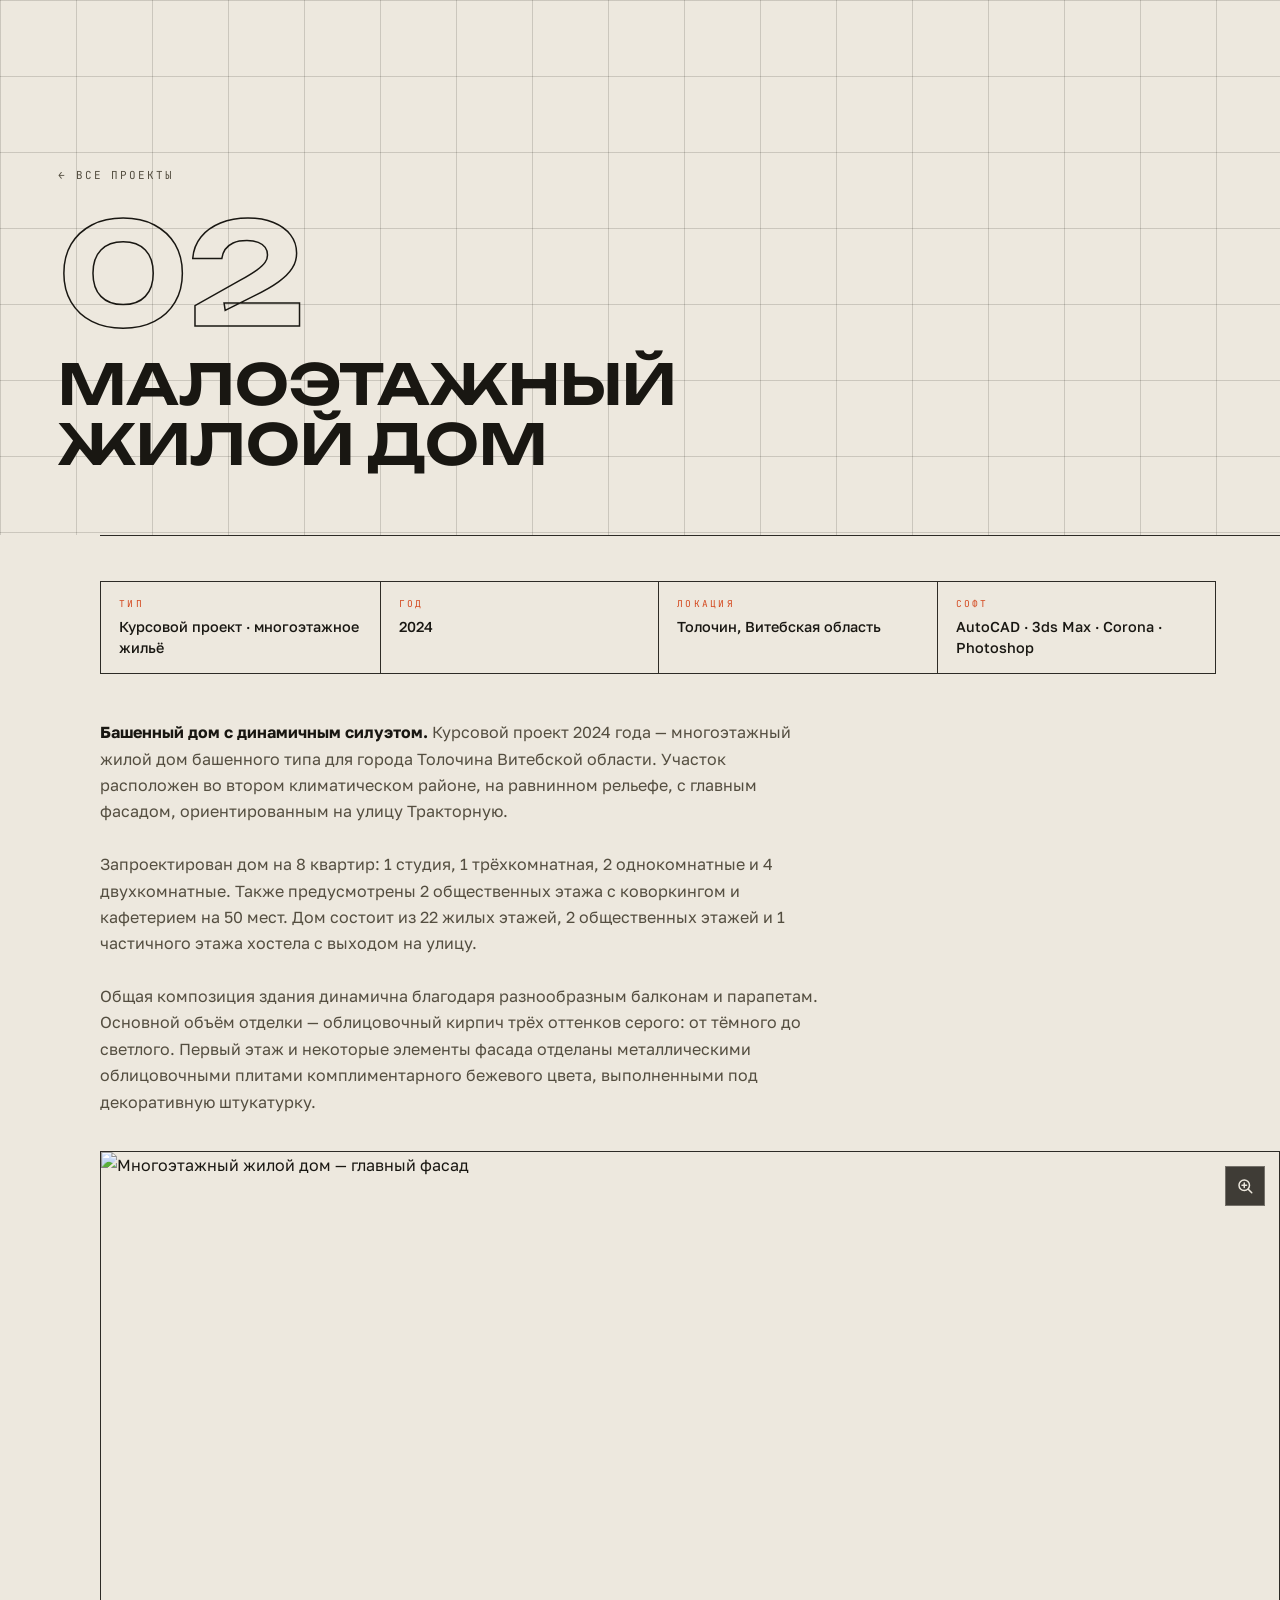
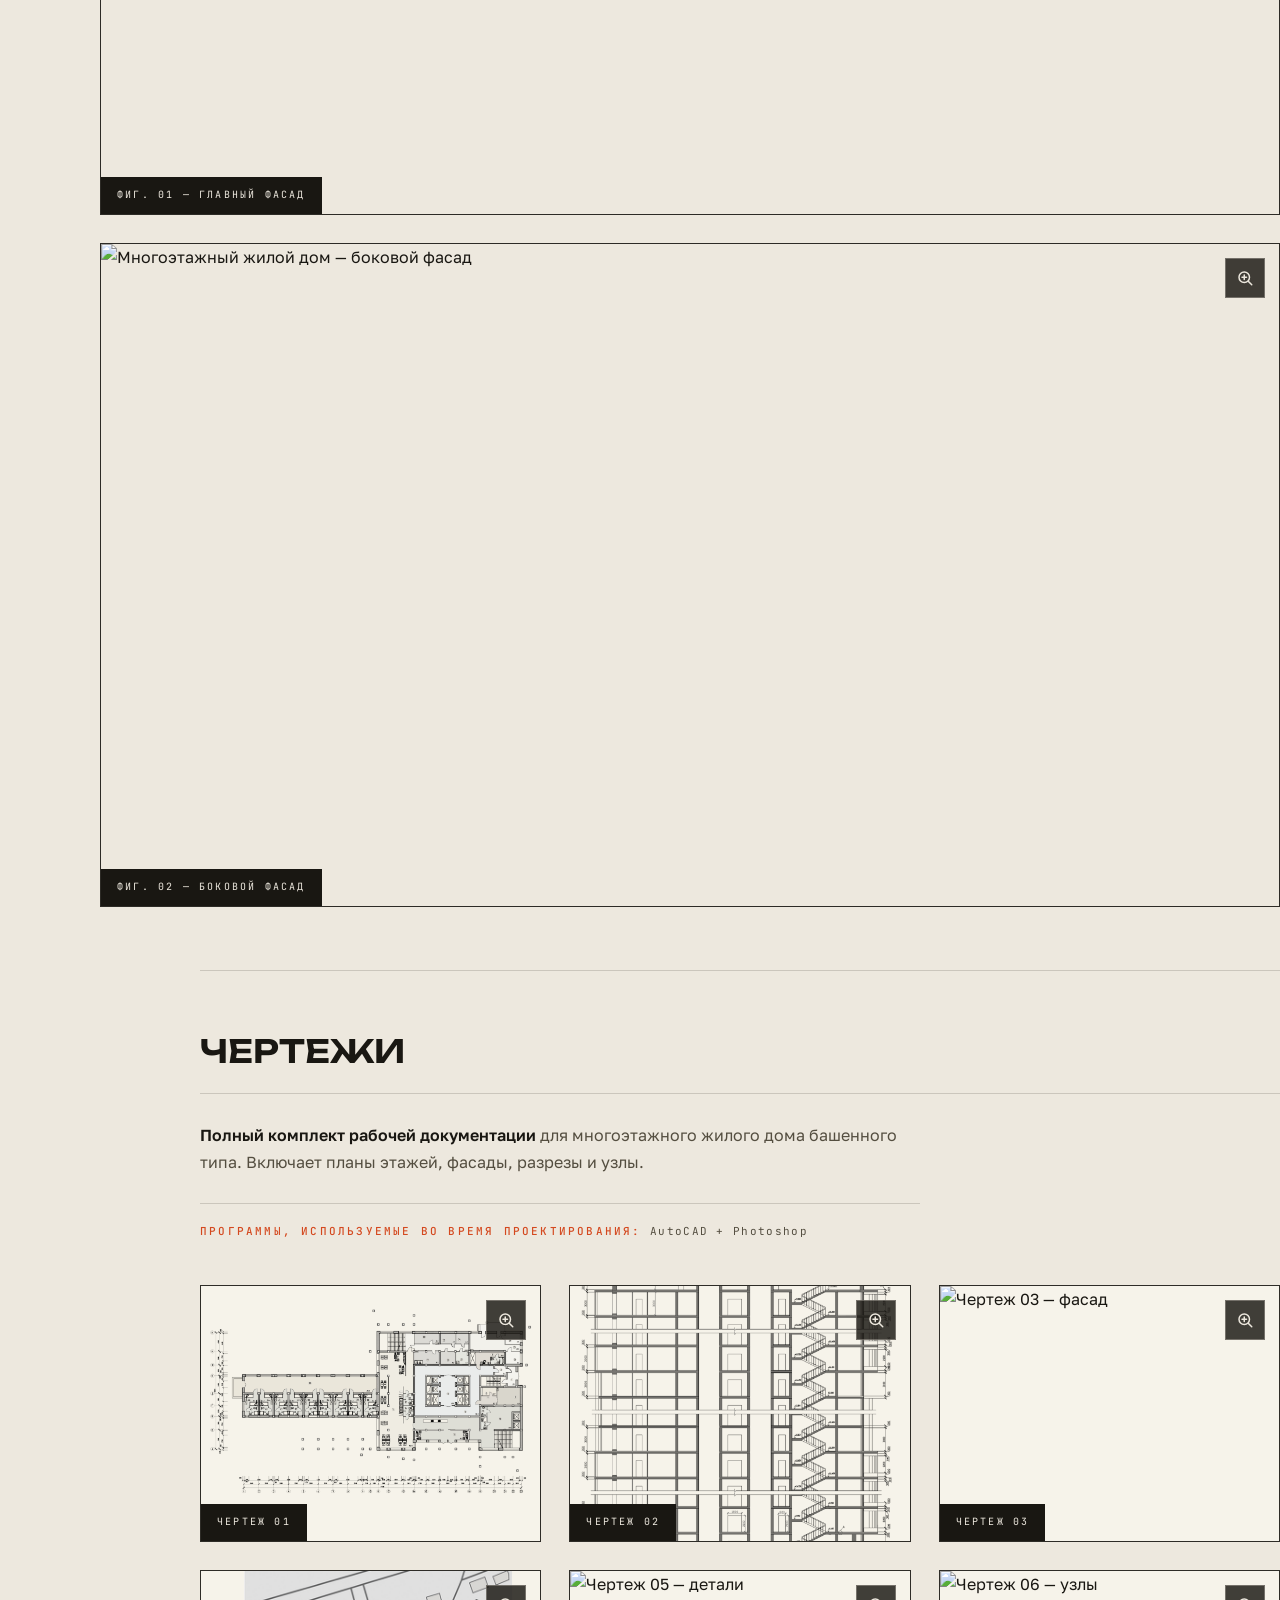
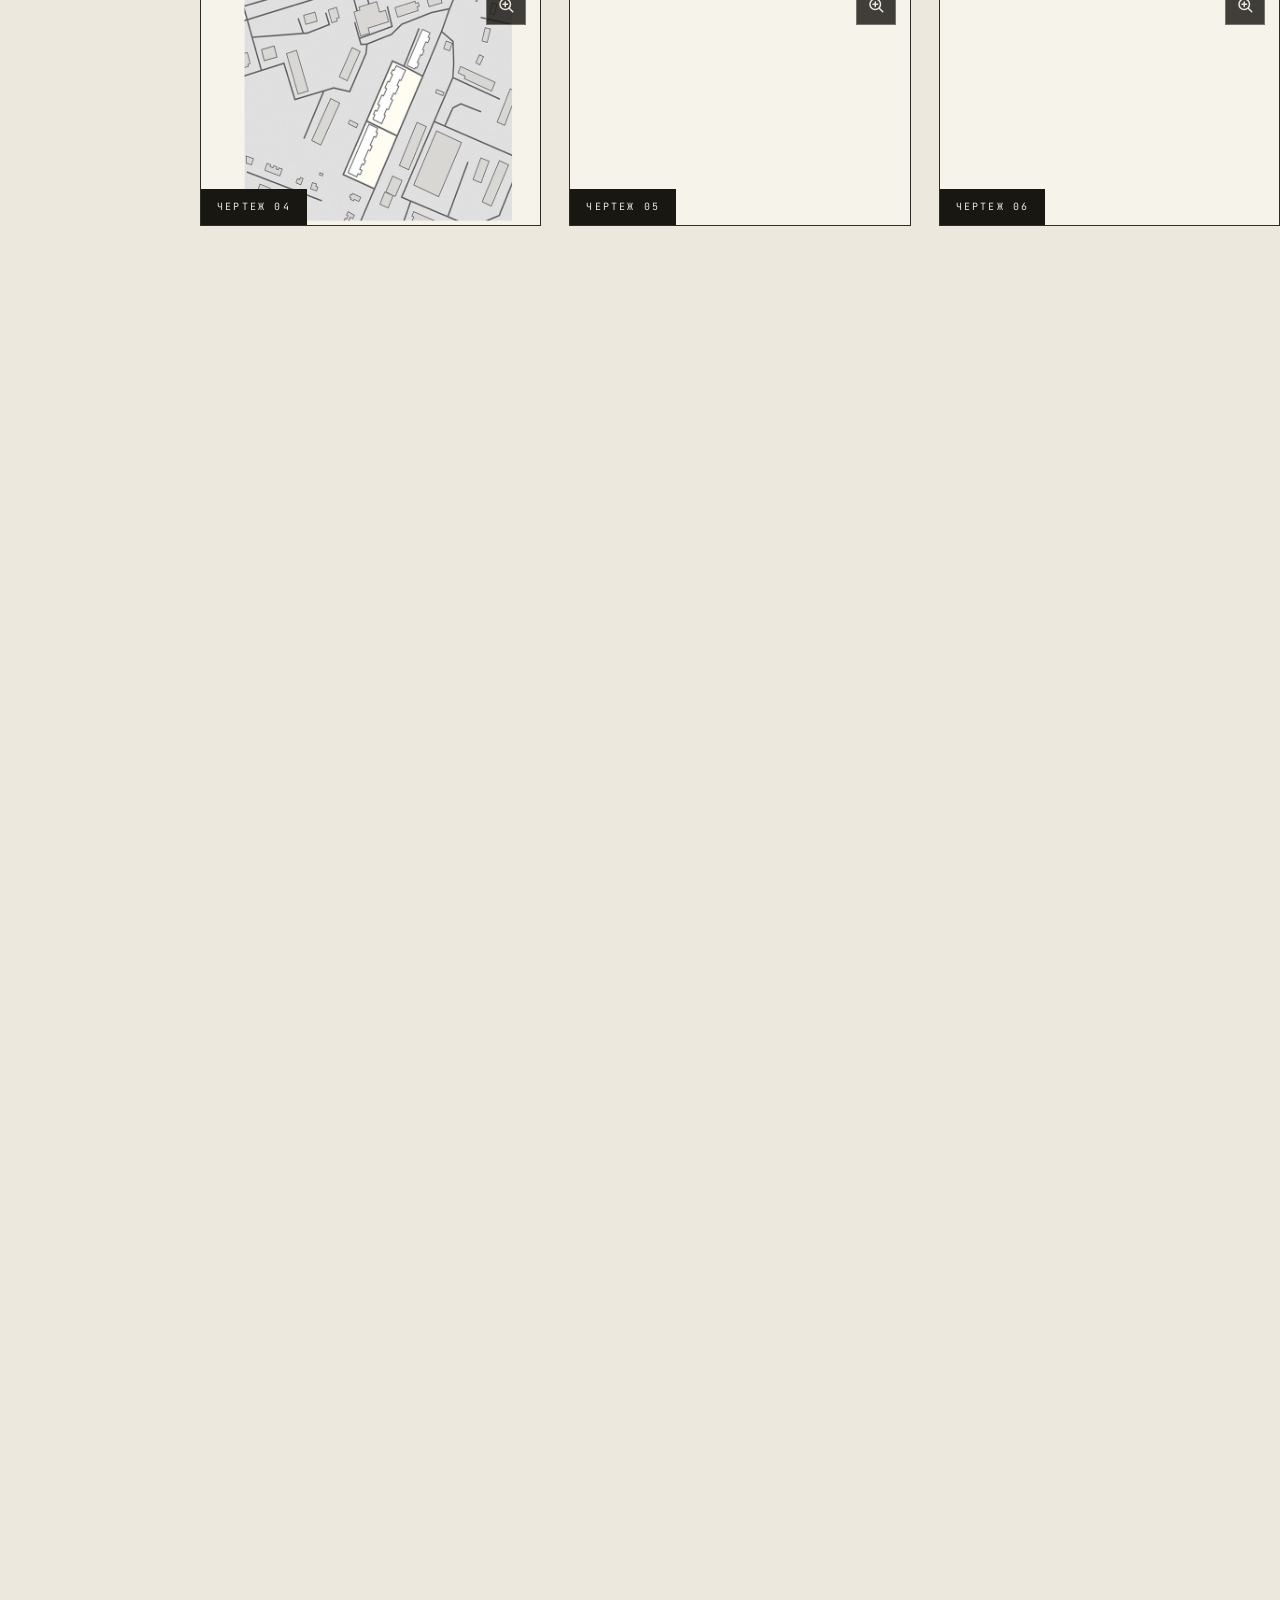
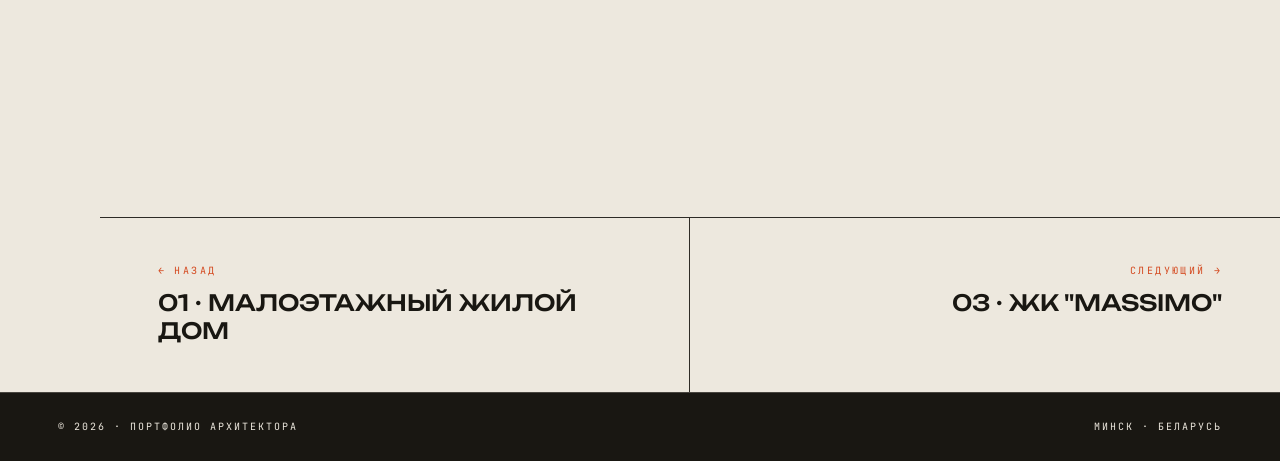
==== project-02.html @ e4972745 "новый формат" ====
<!DOCTYPE html>
<html lang="ru">
<head>
<meta charset="UTF-8">
<meta name="viewport" content="width=device-width, initial-scale=1.0">
<title>Малоэтажный жилой дом — Портфолио архитектора</title>
<link rel="preconnect" href="https://fonts.googleapis.com">
<link rel="preconnect" href="https://fonts.gstatic.com" crossorigin>
<link href="https://fonts.googleapis.com/css2?family=Unbounded:wght@400;500;600;700&family=Golos+Text:wght@400;500;600&family=JetBrains+Mono:wght@400;500&display=swap" rel="stylesheet">
<link rel="stylesheet" href="css/styles.css">
</head>
<body>
<div class="progress" id="progress"></div>



<main>

<!-- HERO ПРОЕКТА -->
<section class="project-hero">
  <a href="index.html" class="project-hero__back">← Все проекты</a>
  <div class="project-hero__idx">02</div>
  <h1>Малоэтажный жилой дом</h1>
</section>

<!-- МЕТА -->
<!-- <section class="section" style="padding-top:0">
  <dl class="project-meta">
    <div><dt>Тип</dt><dd>Курсовой проект · малоэтажное жильё</dd></div>
    <div><dt>Год</dt><dd>2023</dd></div>
    <div><dt>Локация</dt><dd>Сельская местность, у соснового леса</dd></div>
    <div><dt>Софт</dt><dd>AutoCAD · 3ds Max · Corona · Photoshop</dd></div>
  </dl>
</section> -->

<article class="project">
  <div class="project__head">
    <!-- <div class="project__idx" aria-hidden="true">02</div> -->
    <div class="project__title">
      <!-- <div class="mask" data-reveal><span><h3>Многоэтажный жилой дом</h3></span></div> -->
      <dl class="p-meta" data-reveal style="--d:.1s">
        <div><dt>Тип</dt><dd>Курсовой проект · многоэтажное жильё</dd></div>
        <div><dt>Год</dt><dd>2024</dd></div>
        <div><dt>Локация</dt><dd>Толочин, Витебская область</dd></div>
        <div><dt>Софт</dt><dd>AutoCAD · 3ds Max · Corona · Photoshop</dd></div>
      </dl>
    </div>
  </div>

  <div class="project__desc" data-reveal>
    <p>
      <strong>Башенный дом с динамичным силуэтом.</strong> Курсовой проект 2024 года — многоэтажный
      жилой дом башенного типа для города Толочина Витебской области. Участок расположен
      во втором климатическом районе, на равнинном рельефе, с главным фасадом, ориентированным
      на улицу Тракторную.
    </p>
    <br>
    <p>
      Запроектирован дом на 8 квартир: 1 студия, 1 трёхкомнатная, 2 однокомнатные и 4 двухкомнатные.
      Также предусмотрены 2 общественных этажа с коворкингом и кафетерием на 50 мест.
      Дом состоит из 22 жилых этажей, 2 общественных этажей и 1 частичного этажа хостела
      с выходом на улицу.
    </p>
    <br>
    <p>
      Общая композиция здания динамична благодаря разнообразным балконам и парапетам.
      Основной объём отделки — облицовочный кирпич трёх оттенков серого: от тёмного до светлого.
      Первый этаж и некоторые элементы фасада отделаны металлическими облицовочными плитами
      комплиментарного бежевого цвета, выполненными под декоративную штукатурку.
    </p>
  </div>

  <figure class="shot shot--main" data-reveal>
    <img src="img/project_2_1.png" alt="Многоэтажный жилой дом — главный фасад" loading="lazy"
         class="lightbox-trigger"
         data-seed="tower-house-main" data-w="1600" data-h="900">
    <span class="zoom-icon" aria-hidden="true">
      <svg viewBox="0 0 24 24" fill="none" stroke="currentColor" stroke-width="2" stroke-linecap="round" stroke-linejoin="round">
        <circle cx="11" cy="11" r="7"></circle>
        <line x1="21" y1="21" x2="16.65" y2="16.65"></line>
        <line x1="11" y1="8" x2="11" y2="14"></line>
        <line x1="8" y1="11" x2="14" y2="11"></line>
      </svg>
    </span>
    <figcaption>Фиг. 01 — главный фасад</figcaption>
  </figure>

  <figure class="shot shot--main" data-reveal>
    <img src="img/project_2_2.png" alt="Многоэтажный жилой дом — боковой фасад" loading="lazy"
         class="lightbox-trigger"
         data-seed="tower-house-side" data-w="1600" data-h="900">
    <span class="zoom-icon" aria-hidden="true">
      <svg viewBox="0 0 24 24" fill="none" stroke="currentColor" stroke-width="2" stroke-linecap="round" stroke-linejoin="round">
        <circle cx="11" cy="11" r="7"></circle>
        <line x1="21" y1="21" x2="16.65" y2="16.65"></line>
        <line x1="11" y1="8" x2="11" y2="14"></line>
        <line x1="8" y1="11" x2="14" y2="11"></line>
      </svg>
    </span>
    <figcaption>Фиг. 02 — боковой фасад</figcaption>
  </figure>

  <!-- БЛОК: ЧЕРТЕЖИ ПРОЕКТА 02 -->
  <div class="drawings" data-reveal>
    <h4 class="drawings__title">Чертежи</h4>
    <div class="drawings__desc">
      <p>
        <strong>Полный комплект рабочей документации</strong> для многоэтажного жилого дома башенного типа.
        Включает планы этажей, фасады, разрезы и узлы.
      </p>
      <p class="drawings__software">
        <strong>Программы, используемые во время проектирования:</strong> AutoCAD + Photoshop
      </p>
    </div>
    
    <div class="drawings__grid">
      <figure class="drawing" data-gallery="project-02-drawings">
        <img src="img/cherch_2_1.png" alt="Чертеж 01 — генеральный план" loading="lazy"
             class="lightbox-trigger"
             data-seed="tower-drawing-01" data-w="1600" data-h="1200">
        <span class="zoom-icon" aria-hidden="true">
          <svg viewBox="0 0 24 24" fill="none" stroke="currentColor" stroke-width="2" stroke-linecap="round" stroke-linejoin="round">
            <circle cx="11" cy="11" r="7"></circle>
            <line x1="21" y1="21" x2="16.65" y2="16.65"></line>
            <line x1="11" y1="8" x2="11" y2="14"></line>
            <line x1="8" y1="11" x2="14" y2="11"></line>
          </svg>
        </span>
        <figcaption>Чертеж 01</figcaption>
      </figure>

      <figure class="drawing" data-gallery="project-02-drawings">
        <img src="img/cherch_2_2.png" alt="Чертеж 02 — план этажа" loading="lazy"
             class="lightbox-trigger"
             data-seed="tower-drawing-02" data-w="1600" data-h="1200">
        <span class="zoom-icon" aria-hidden="true">
          <svg viewBox="0 0 24 24" fill="none" stroke="currentColor" stroke-width="2" stroke-linecap="round" stroke-linejoin="round">
            <circle cx="11" cy="11" r="7"></circle>
            <line x1="21" y1="21" x2="16.65" y2="16.65"></line>
            <line x1="11" y1="8" x2="11" y2="14"></line>
            <line x1="8" y1="11" x2="14" y2="11"></line>
          </svg>
        </span>
        <figcaption>Чертеж 02</figcaption>
      </figure>

      <figure class="drawing" data-gallery="project-02-drawings">
        <img src="img/cherch_2_3.png" alt="Чертеж 03 — фасад" loading="lazy"
             class="lightbox-trigger"
             data-seed="tower-drawing-03" data-w="1600" data-h="1200">
        <span class="zoom-icon" aria-hidden="true">
          <svg viewBox="0 0 24 24" fill="none" stroke="currentColor" stroke-width="2" stroke-linecap="round" stroke-linejoin="round">
            <circle cx="11" cy="11" r="7"></circle>
            <line x1="21" y1="21" x2="16.65" y2="16.65"></line>
            <line x1="11" y1="8" x2="11" y2="14"></line>
            <line x1="8" y1="11" x2="14" y2="11"></line>
          </svg>
        </span>
        <figcaption>Чертеж 03</figcaption>
      </figure>

      <figure class="drawing" data-gallery="project-02-drawings">
        <img src="img/cherch_2_4.png" alt="Чертеж 04 — разрез" loading="lazy"
             class="lightbox-trigger"
             data-seed="tower-drawing-04" data-w="1600" data-h="1200">
        <span class="zoom-icon" aria-hidden="true">
          <svg viewBox="0 0 24 24" fill="none" stroke="currentColor" stroke-width="2" stroke-linecap="round" stroke-linejoin="round">
            <circle cx="11" cy="11" r="7"></circle>
            <line x1="21" y1="21" x2="16.65" y2="16.65"></line>
            <line x1="11" y1="8" x2="11" y2="14"></line>
            <line x1="8" y1="11" x2="14" y2="11"></line>
          </svg>
        </span>
        <figcaption>Чертеж 04</figcaption>
      </figure>

      <figure class="drawing" data-gallery="project-02-drawings">
        <img src="img/cherch_2_5.png" alt="Чертеж 05 — детали" loading="lazy"
             class="lightbox-trigger"
             data-seed="tower-drawing-05" data-w="1600" data-h="1200">
        <span class="zoom-icon" aria-hidden="true">
          <svg viewBox="0 0 24 24" fill="none" stroke="currentColor" stroke-width="2" stroke-linecap="round" stroke-linejoin="round">
            <circle cx="11" cy="11" r="7"></circle>
            <line x1="21" y1="21" x2="16.65" y2="16.65"></line>
            <line x1="11" y1="8" x2="11" y2="14"></line>
            <line x1="8" y1="11" x2="14" y2="11"></line>
          </svg>
        </span>
        <figcaption>Чертеж 05</figcaption>
      </figure>

      <figure class="drawing" data-gallery="project-02-drawings">
        <img src="img/cherch_2_6.png" alt="Чертеж 06 — узлы" loading="lazy"
             class="lightbox-trigger"
             data-seed="tower-drawing-06" data-w="1600" data-h="1200">
        <span class="zoom-icon" aria-hidden="true">
          <svg viewBox="0 0 24 24" fill="none" stroke="currentColor" stroke-width="2" stroke-linecap="round" stroke-linejoin="round">
            <circle cx="11" cy="11" r="7"></circle>
            <line x1="21" y1="21" x2="16.65" y2="16.65"></line>
            <line x1="11" y1="8" x2="11" y2="14"></line>
            <line x1="8" y1="11" x2="14" y2="11"></line>
          </svg>
        </span>
        <figcaption>Чертеж 06</figcaption>
      </figure>
    </div>
  </div>

  <!-- БЛОК: РЕНДЕРЫ ПРОЕКТА 02 -->
  <div class="drawings" data-reveal>
    <h4 class="drawings__title">Рендеры</h4>
    <div class="drawings__desc">
      <p>
        <strong>Фотореалистичные визуализации</strong> экстерьера многоэтажного жилого дома.
        Показаны различные ракурсы и время суток для полного представления архитектурного образа.
      </p>
      <p class="drawings__software">
        <strong>Программы, используемые во время проектирования:</strong> 3ds Max + Corona Render + Photoshop
      </p>
    </div>
    
    <div class="drawings__grid">
      <figure class="drawing" data-gallery="project-02-renders">
        <img src="img/render_02_1.png" alt="Рендер 01 — главный вид" loading="lazy"
             class="lightbox-trigger"
             data-seed="tower-render-01" data-w="1600" data-h="1200">
        <span class="zoom-icon" aria-hidden="true">
          <svg viewBox="0 0 24 24" fill="none" stroke="currentColor" stroke-width="2" stroke-linecap="round" stroke-linejoin="round">
            <circle cx="11" cy="11" r="7"></circle>
            <line x1="21" y1="21" x2="16.65" y2="16.65"></line>
            <line x1="11" y1="8" x2="11" y2="14"></line>
            <line x1="8" y1="11" x2="14" y2="11"></line>
          </svg>
        </span>
        <figcaption>Рендер 01</figcaption>
      </figure>

      <figure class="drawing" data-gallery="project-02-renders">
        <img src="img/render_02_2.png" alt="Рендер 02 — боковой вид" loading="lazy"
             class="lightbox-trigger"
             data-seed="tower-render-02" data-w="1600" data-h="1200">
        <span class="zoom-icon" aria-hidden="true">
          <svg viewBox="0 0 24 24" fill="none" stroke="currentColor" stroke-width="2" stroke-linecap="round" stroke-linejoin="round">
            <circle cx="11" cy="11" r="7"></circle>
            <line x1="21" y1="21" x2="16.65" y2="16.65"></line>
            <line x1="11" y1="8" x2="11" y2="14"></line>
            <line x1="8" y1="11" x2="14" y2="11"></line>
          </svg>
        </span>
        <figcaption>Рендер 02</figcaption>
      </figure>

      <figure class="drawing" data-gallery="project-02-renders">
        <img src="img/render_02_3.png" alt="Рендер 03 — перспектива" loading="lazy"
             class="lightbox-trigger"
             data-seed="tower-render-03" data-w="1600" data-h="1200">
        <span class="zoom-icon" aria-hidden="true">
          <svg viewBox="0 0 24 24" fill="none" stroke="currentColor" stroke-width="2" stroke-linecap="round" stroke-linejoin="round">
            <circle cx="11" cy="11" r="7"></circle>
            <line x1="21" y1="21" x2="16.65" y2="16.65"></line>
            <line x1="11" y1="8" x2="11" y2="14"></line>
            <line x1="8" y1="11" x2="14" y2="11"></line>
          </svg>
        </span>
        <figcaption>Рендер 03</figcaption>
      </figure>
    </div>
  </div>

  <!-- БЛОК: ИНТЕРЬЕРЫ ПРОЕКТА 02 -->
  <div class="drawings" data-reveal>
    <h4 class="drawings__title">Фрагменты интерьера</h4>
    <div class="drawings__desc">
      <p>
        <strong>Визуализации интерьеров</strong> общественных и жилых помещений.
        Показаны концепции оформления коворкинга, кафетерия и жилых квартир.
      </p>
      <p class="drawings__software">
        <strong>Программы, используемые во время проектирования:</strong> 3ds Max + Corona Render + Photoshop + Prome AI
      </p>
    </div>
    
    <div class="drawings__grid">
      <figure class="drawing" data-gallery="project-02-interiors">
        <img src="img/interer_02_1.png" alt="Интерьер 01" loading="lazy"
             class="lightbox-trigger"
             data-seed="tower-interior-01" data-w="1600" data-h="1200">
        <span class="zoom-icon" aria-hidden="true">
          <svg viewBox="0 0 24 24" fill="none" stroke="currentColor" stroke-width="2" stroke-linecap="round" stroke-linejoin="round">
            <circle cx="11" cy="11" r="7"></circle>
            <line x1="21" y1="21" x2="16.65" y2="16.65"></line>
            <line x1="11" y1="8" x2="11" y2="14"></line>
            <line x1="8" y1="11" x2="14" y2="11"></line>
          </svg>
        </span>
        <figcaption>Интерьер 01</figcaption>
      </figure>

      <figure class="drawing" data-gallery="project-02-interiors">
        <img src="img/interer_02_2.png" alt="Интерьер 02" loading="lazy"
             class="lightbox-trigger"
             data-seed="tower-interior-02" data-w="1600" data-h="1200">
        <span class="zoom-icon" aria-hidden="true">
          <svg viewBox="0 0 24 24" fill="none" stroke="currentColor" stroke-width="2" stroke-linecap="round" stroke-linejoin="round">
            <circle cx="11" cy="11" r="7"></circle>
            <line x1="21" y1="21" x2="16.65" y2="16.65"></line>
            <line x1="11" y1="8" x2="11" y2="14"></line>
            <line x1="8" y1="11" x2="14" y2="11"></line>
          </svg>
        </span>
        <figcaption>Интерьер 02</figcaption>
      </figure>

      <figure class="drawing" data-gallery="project-02-interiors">
        <img src="img/interer_02_3.png" alt="Интерьер 03" loading="lazy"
             class="lightbox-trigger"
             data-seed="tower-interior-03" data-w="1600" data-h="1200">
        <span class="zoom-icon" aria-hidden="true">
          <svg viewBox="0 0 24 24" fill="none" stroke="currentColor" stroke-width="2" stroke-linecap="round" stroke-linejoin="round">
            <circle cx="11" cy="11" r="7"></circle>
            <line x1="21" y1="21" x2="16.65" y2="16.65"></line>
            <line x1="11" y1="8" x2="11" y2="14"></line>
            <line x1="8" y1="11" x2="14" y2="11"></line>
          </svg>
        </span>
        <figcaption>Интерьер 03</figcaption>
      </figure>

      <figure class="drawing" data-gallery="project-02-interiors">
        <img src="img/interer_02_4.png" alt="Интерьер 04" loading="lazy"
             class="lightbox-trigger"
             data-seed="tower-interior-04" data-w="1600" data-h="1200">
        <span class="zoom-icon" aria-hidden="true">
          <svg viewBox="0 0 24 24" fill="none" stroke="currentColor" stroke-width="2" stroke-linecap="round" stroke-linejoin="round">
            <circle cx="11" cy="11" r="7"></circle>
            <line x1="21" y1="21" x2="16.65" y2="16.65"></line>
            <line x1="11" y1="8" x2="11" y2="14"></line>
            <line x1="8" y1="11" x2="14" y2="11"></line>
          </svg>
        </span>
        <figcaption>Интерьер 04</figcaption>
      </figure>
    </div>
  </div>








<!-- НАВИГАЦИЯ МЕЖДУ ПРОЕКТАМИ -->
<nav class="project-nav">
  <a href="project-01.html">
    <span class="project-nav__label">← Назад</span>
    <span class="project-nav__name">01 · МАЛОЭТАЖНЫЙ ЖИЛОЙ ДОМ</span>
  </a>
  <a href="project-03.html">
    <span class="project-nav__label">Следующий →</span>
    <span class="project-nav__name">03 · ЖК "MASSIMO"</span>
  </a>
</nav>

</main>

<footer class="footer">
  <span>© 2026 · Портфолио архитектора</span>
  <span>Минск · Беларусь</span>
</footer>

<!-- LIGHTBOX -->
<div id="lightbox" class="lightbox">
  <button class="lightbox__close" aria-label="Закрыть">
    <svg viewBox="0 0 24 24" fill="none" stroke="currentColor" stroke-width="2"><line x1="18" y1="6" x2="6" y2="18"></line><line x1="6" y1="6" x2="18" y2="18"></line></svg>
  </button>
  <button class="lightbox__nav lightbox__prev"><svg viewBox="0 0 24 24" fill="none" stroke="currentColor" stroke-width="2"><polyline points="15 18 9 12 15 6"></polyline></svg></button>
  <button class="lightbox__nav lightbox__next"><svg viewBox="0 0 24 24" fill="none" stroke="currentColor" stroke-width="2"><polyline points="9 18 15 12 9 6"></polyline></svg></button>
  <div class="lightbox__stage"><img src="" alt="" id="lightboxImg"></div>
  <div class="lightbox__info">
    <span class="lightbox__caption" id="lightboxCaption"></span>
    <span class="lightbox__counter" id="lightboxCounter"></span>
  </div>
</div>

<script src="js/app.js"></script>
</body>
</html>
---- css/styles.css ----
/* ============================================================
   АРХИТЕКТОР · ПОРТФОЛИО — стили
   Палитра: бумага / тушь / терракота
   ============================================================ */

/* БЛОК 1: ПЕРЕМЕННЫЕ И БАЗОВЫЕ СТИЛИ */
:root{
  --paper:#EDE8DE;
  --paper-2:#F6F3EA;
  --ink:#191712;
  --ink-soft:#544E40;
  --accent:#D4491F;
  --line:rgba(25,23,18,.16);
  --line-strong:rgba(25,23,18,.9);
  --line-paper:rgba(237,232,222,.22);
  --disp:'Unbounded',sans-serif;
  --body:'Golos Text',system-ui,sans-serif;
  --mono:'JetBrains Mono',monospace;
  --pad-x:clamp(20px,4.5vw,60px);
  --ease:cubic-bezier(.2,.6,.1,1);
  --ease-hard:cubic-bezier(.77,0,.18,1);
}

*{margin:0;padding:0;box-sizing:border-box}
html{scroll-behavior:smooth;scroll-padding-top:96px}
body{
  font-family:var(--body);
  background:var(--paper);
  color:var(--ink);
  font-size:16px;line-height:1.65;
  -webkit-font-smoothing:antialiased;
  overflow-x:hidden;
}
::selection{background:var(--accent);color:var(--paper)}
img{display:block;max-width:100%}
a{color:inherit;text-decoration:none}
button{font:inherit;color:inherit;background:none;border:none;cursor:pointer}
:focus-visible{outline:2px solid var(--accent);outline-offset:3px}
.mono{font-family:var(--mono)}

/* БЛОК 2: ЗЕРНО ПЛЕНКИ */
.noise{position:fixed;inset:-50%;z-index:250;pointer-events:none;opacity:.05;
  background-image:url("data:image/svg+xml,%3Csvg xmlns='http://www.w3.org/2000/svg' width='140' height='140'%3E%3Cfilter id='n'%3E%3CfeTurbulence type='fractalNoise' baseFrequency='0.9' numOctaves='2'/%3E%3C/filter%3E%3Crect width='100%25' height='100%25' filter='url(%23n)'/%3E%3C/svg%3E");
  animation:grain 8s steps(10) infinite}
@keyframes grain{0%,100%{transform:translate(0,0)}20%{transform:translate(-3%,2%)}40%{transform:translate(2%,-3%)}60%{transform:translate(-2%,-2%)}80%{transform:translate(3%,3%)}}

/* БЛОК 3: ПРОГРЕСС-БАР */
.progress{position:fixed;top:0;left:0;height:3px;width:0;background:var(--accent);z-index:260}

/* БЛОК 4: КАСТОМНЫЙ КУРСОР */
.cursor-dot,.cursor-ring{position:fixed;top:0;left:0;pointer-events:none;z-index:400;border-radius:50%;transform:translate(-50%,-50%);display:none}
.cursor-dot{width:8px;height:8px;background:var(--accent)}
.cursor-ring{width:36px;height:36px;border:1px solid var(--accent);transition:width .3s var(--ease),height .3s var(--ease),background .3s}
.cursor-ring.big{width:68px;height:68px;background:rgba(212,73,31,.1)}
html.has-cursor .cursor-dot,html.has-cursor .cursor-ring{display:block}
html.has-cursor,html.has-cursor a,html.has-cursor button{cursor:none}

/* БЛОК 5: ПРЕЛОАДЕР */
.loader{position:fixed;inset:0;z-index:300;background:var(--ink);color:var(--paper);
  display:grid;place-items:center;transition:transform .9s var(--ease-hard) .15s}
.loader--done{transform:translateY(-101%)}
.loader__inner{text-align:center;padding:0 24px}
.loader__name{font-size:11px;letter-spacing:.35em;text-transform:uppercase;opacity:.6;margin-bottom:22px}
.loader__count{font-family:var(--disp);font-weight:500;font-size:clamp(3.4rem,10vw,6.5rem);line-height:1;color:var(--accent)}
.loader__bar{width:min(320px,70vw);height:1px;background:var(--line-paper);margin:26px auto 0}
.loader__bar span{display:block;height:100%;width:0;background:var(--paper)}

/* БЛОК 6: ШАПКА */
.header{position:fixed;top:0;left:0;right:0;z-index:120;
  display:flex;align-items:center;justify-content:space-between;gap:20px;
  padding:16px var(--pad-x);border-bottom:1px solid transparent;
  transition:background .4s,border-color .4s}
.header.scrolled{background:var(--paper);border-color:var(--line)}
.logo{display:flex;align-items:center;gap:12px}
.logo__mark{width:36px;height:36px;background:var(--ink);color:var(--paper);display:grid;place-items:center;
  font-family:var(--disp);font-size:15px;transition:background .3s}
.logo:hover .logo__mark{background:var(--accent)}
.logo__txt{font-family:var(--mono);font-size:10px;letter-spacing:.22em;text-transform:uppercase;line-height:1.5}
.nav{display:flex;gap:clamp(16px,2.5vw,34px)}
.nav a{font-family:var(--mono);font-size:11px;letter-spacing:.14em;text-transform:uppercase;position:relative;padding:4px 0}
.nav a i{font-style:normal;color:var(--accent);margin-right:6px}
.nav a::after{content:'';position:absolute;left:0;bottom:0;width:100%;height:1px;background:var(--accent);
  transform:scaleX(0);transform-origin:right;transition:transform .35s var(--ease)}
.nav a:hover::after,.nav a.active::after{transform:scaleX(1);transform-origin:left}
.header__meta{font-family:var(--mono);font-size:11px;letter-spacing:.1em;display:flex;align-items:center;gap:8px}
.header__meta .dot{width:6px;height:6px;border-radius:50%;background:var(--accent);animation:pulse 2s infinite}
@keyframes pulse{0%,100%{opacity:1}50%{opacity:.25}}

/* БЛОК 7: БУРГЕР */
.burger{display:none;width:40px;height:40px;position:relative;z-index:140}
.burger span{position:absolute;left:8px;right:8px;height:2px;background:var(--ink);transition:transform .4s var(--ease),top .4s var(--ease)}
.burger span:nth-child(1){top:15px}.burger span:nth-child(2){top:23px}
.burger.is-open span{background:var(--paper)}
.burger.is-open span:nth-child(1){top:19px;transform:rotate(45deg)}
.burger.is-open span:nth-child(2){top:19px;transform:rotate(-45deg)}

/* БЛОК 8: ПОЛНОЭКРАННОЕ МЕНЮ */
.menu{position:fixed;inset:0;z-index:130;background:var(--ink);color:var(--paper);
  transform:translateY(-101%);transition:transform .75s var(--ease-hard);
  display:flex;flex-direction:column;justify-content:center;padding:90px var(--pad-x) 40px}
body.menu-open .menu{transform:none}
body.menu-open{overflow:hidden}
.menu a.m-link{display:flex;align-items:baseline;gap:20px;padding:14px 0;border-bottom:1px solid var(--line-paper);
  font-family:var(--disp);font-weight:500;font-size:clamp(1.7rem,5.5vw,3.2rem);
  opacity:0;transform:translateY(30px);transition:opacity .5s var(--ease),transform .5s var(--ease),color .3s}
.menu a.m-link i{font-style:normal;font-family:var(--mono);font-size:12px;color:var(--accent)}
.menu a.m-link:hover{color:var(--accent)}
body.menu-open .m-link{opacity:1;transform:none}
body.menu-open .m-link:nth-child(1){transition-delay:.25s}
body.menu-open .m-link:nth-child(2){transition-delay:.31s}
body.menu-open .m-link:nth-child(3){transition-delay:.37s}
body.menu-open .m-link:nth-child(4){transition-delay:.43s}
body.menu-open .m-link:nth-child(5){transition-delay:.49s}
body.menu-open .m-link:nth-child(6){transition-delay:.55s}
.menu__foot{margin-top:36px;display:flex;justify-content:space-between;gap:16px;flex-wrap:wrap;
  font-family:var(--mono);font-size:11px;letter-spacing:.14em;opacity:.6;text-transform:uppercase}

/* БЛОК 9: HERO ТИТУЛЬНЫЙ ЛИСТ */
.hero{min-height:100svh;position:relative;display:flex;flex-direction:column;
  padding:104px var(--pad-x) 32px;
  background-image:linear-gradient(var(--line) 1px,transparent 1px),linear-gradient(90deg,var(--line) 1px,transparent 1px);
  background-size:76px 76px}
.hero .mark{position:absolute;font-family:var(--mono);color:var(--accent);font-size:16px;user-select:none}
.hero .mark.tl{top:96px;left:14px}.hero .mark.tr{top:96px;right:14px}
.hero .mark.bl{bottom:14px;left:14px}.hero .mark.br{bottom:14px;right:14px}

.hero__top{display:flex;justify-content:space-between;align-items:flex-start;gap:24px}
.hero__kicker{font-family:var(--mono);font-size:11px;letter-spacing:.3em;text-transform:uppercase;padding-top:8px}
.hero__kicker b{color:var(--accent);font-weight:500}

.stamp{width:300px;border:1px solid var(--line-strong);font-family:var(--mono);font-size:10px;
  letter-spacing:.08em;background:rgba(246,243,234,.6)}
.stamp div{display:grid;grid-template-columns:92px 1fr;border-bottom:1px solid var(--line-strong)}
.stamp div:last-child{border-bottom:none}
.stamp span{padding:7px 10px;border-right:1px solid var(--line-strong);text-transform:uppercase;color:var(--ink-soft)}
.stamp b{padding:7px 10px;font-weight:500}

.hero__main{flex:1;display:flex;flex-direction:column;justify-content:center;padding:40px 0}
.hero__author{font-family:var(--mono);font-size:clamp(11px,1.4vw,13px);letter-spacing:.3em;text-transform:uppercase;margin-bottom:18px}
.hero__author em{font-style:normal;color:var(--accent)}
.hero h1{font-family:var(--disp);font-weight:600;font-size:clamp(2.6rem,9vw,9.2rem);line-height:.98;
  letter-spacing:-.01em;text-transform:uppercase}
.hero__sub{max-width:56ch;margin-top:30px;font-size:clamp(1rem,1.6vw,1.15rem);color:var(--ink-soft)}
.hero__sub strong{color:var(--ink);font-weight:600}

.hero__bottom{display:flex;justify-content:space-between;align-items:flex-end;gap:24px}
.scroll-hint{display:flex;align-items:center;gap:14px;font-family:var(--mono);font-size:10px;letter-spacing:.3em;text-transform:uppercase}
.scroll-hint .line{width:1px;height:52px;background:var(--ink);position:relative;overflow:hidden}
.scroll-hint .line::after{content:'';position:absolute;left:0;top:-100%;width:100%;height:100%;background:var(--accent);animation:drip 2s var(--ease) infinite}
@keyframes drip{to{top:100%}}

.badge{width:118px;height:118px;flex-shrink:0}
.badge text{font-family:var(--mono);font-size:9.5px;letter-spacing:1.5px;fill:var(--ink)}

.js .h-reveal{opacity:0;transform:translateY(34px);transition:opacity .9s var(--ease),transform .9s var(--ease);transition-delay:var(--d,0s)}
body.loaded .h-reveal{opacity:1;transform:none}

/* БЛОК 10: БЕГУЩАЯ СТРОКА */
.marquee{border-top:1px solid var(--line-strong);border-bottom:1px solid var(--line-strong);
  overflow:hidden;background:var(--paper)}
.marquee__track{display:flex;width:max-content;animation:marquee 26s linear infinite}
.marquee:hover .marquee__track{animation-play-state:paused}
.marquee__group{display:flex;align-items:center;padding:15px 0;white-space:nowrap}
.marquee__group span{font-family:var(--disp);font-weight:500;font-size:13px;letter-spacing:.18em;text-transform:uppercase;padding:0 22px}
.marquee__group i{color:var(--accent);font-style:normal;font-size:11px}
@keyframes marquee{to{transform:translateX(-50%)}}

/* БЛОК 11: КАРКАС СЕКЦИЙ */
.section{padding:clamp(84px,12vh,150px) var(--pad-x);position:relative}
.section--pad-top{padding-top:clamp(60px,8vh,100px)}
.section-head{display:flex;align-items:flex-end;justify-content:space-between;gap:20px;
  border-bottom:1px solid var(--line-strong);padding-bottom:18px;margin-bottom:clamp(40px,7vh,76px)}
.section-label{font-family:var(--mono);font-size:11px;letter-spacing:.3em;text-transform:uppercase;color:var(--accent);display:block;margin-bottom:12px}
.section-title{font-family:var(--disp);font-weight:600;font-size:clamp(1.7rem,4.6vw,3.3rem);line-height:1.05;text-transform:uppercase}
.sheet-no{font-family:var(--mono);font-size:10px;letter-spacing:.2em;color:var(--ink-soft);text-transform:uppercase;white-space:nowrap;padding-bottom:6px}

.mask{overflow:hidden}
.mask>span{display:block;transform:translateY(120%);transition:transform 1s var(--ease);transition-delay:var(--d,0s)}
.in .mask>span,.mask.in>span{transform:none}
.js [data-reveal]{opacity:0;transform:translateY(26px);transition:opacity .9s var(--ease),transform .9s var(--ease);transition-delay:var(--d,0s)}
.js [data-reveal].in{opacity:1;transform:none}

/* БЛОК 12: СОДЕРЖАНИЕ */
.toc{list-style:none;counter-reset:toc}
.toc a{position:relative;display:grid;grid-template-columns:64px minmax(180px,1.2fr) 1fr auto 40px;
  align-items:center;gap:18px;padding:clamp(18px,3vh,28px) 10px;border-top:1px solid var(--line);
  transition:color .35s var(--ease)}
.toc li:last-child a{border-bottom:1px solid var(--line)}
.toc a::before{content:'';position:absolute;inset:0;background:var(--ink);transform:scaleY(0);
  transform-origin:bottom;transition:transform .45s var(--ease-hard);z-index:0}
.toc a:hover::before{transform:scaleY(1);transform-origin:top}
.toc a:hover{color:var(--paper)}
.toc a>*{position:relative;z-index:1}
.toc__num{font-family:var(--mono);font-size:12px;color:var(--accent)}
.toc__name{font-family:var(--disp);font-weight:500;font-size:clamp(1.05rem,2.4vw,1.6rem);text-transform:uppercase}
.toc__dots{border-bottom:1px dotted currentColor;opacity:.45;transform:translateY(4px)}
.toc__note{font-family:var(--mono);font-size:10px;letter-spacing:.14em;text-transform:uppercase;opacity:.6;text-align:right}
.toc__arrow{font-size:20px;transition:transform .35s var(--ease)}
.toc a:hover .toc__arrow{transform:translateX(8px);color:var(--accent)}

/* БЛОК 13: ОБО МНЕ */
.about{display:grid;grid-template-columns:minmax(300px,440px) 1fr;gap:clamp(44px,7vw,100px);align-items:start}
.about-media{position:sticky;top:110px}
.frame{position:relative;background:var(--paper-2);border:1px solid var(--line-strong);
  padding:clamp(10px,1.4vw,16px);box-shadow:0 24px 60px rgba(25,23,18,.14)}
.frame::before,.frame::after{content:'';position:absolute;width:96px;height:26px;
  background:rgba(212,73,31,.28);border:1px solid rgba(212,73,31,.35);z-index:2}
.frame::before{top:-12px;left:-22px;transform:rotate(-38deg)}
.frame::after{top:-12px;right:-22px;transform:rotate(38deg)}
.frame__img{overflow:hidden;aspect-ratio:4/5;position:relative}
.frame img{width:100%;height:100%;object-fit:cover}
.frame figcaption{font-family:var(--mono);font-size:10px;letter-spacing:.2em;text-transform:uppercase;
  padding-top:14px;display:flex;justify-content:space-between;color:var(--ink-soft)}
.about-body h2{font-family:var(--disp);font-weight:500;font-size:clamp(1.45rem,3.2vw,2.4rem);line-height:1.22;margin-bottom:28px}
.about-body h2 em{font-style:normal;color:var(--accent)}
.about-body p{max-width:62ch;color:var(--ink-soft);margin-bottom:18px}
.about-body p strong{color:var(--ink)}
.pull{border-left:3px solid var(--accent);padding:6px 0 6px 22px;margin:34px 0;
  font-family:var(--disp);font-weight:400;font-size:clamp(1.05rem,2vw,1.35rem);line-height:1.5;max-width:34ch}
.edu{border:1px solid var(--line-strong);margin-top:36px}
.edu__head{font-family:var(--mono);font-size:10px;letter-spacing:.3em;text-transform:uppercase;
  padding:12px 20px;border-bottom:1px solid var(--line-strong);background:var(--paper-2)}
.edu__row{display:flex;gap:20px;flex-wrap:wrap;align-items:baseline;padding:20px}
.edu__years{font-family:var(--mono);font-size:12px;color:var(--accent)}
.edu__place{font-weight:600;font-size:1.1rem}
.edu__spec{font-family:var(--mono);font-size:11px;letter-spacing:.1em;color:var(--ink-soft);text-transform:uppercase}
.chips{display:flex;flex-wrap:wrap;gap:10px;margin-top:30px}
.chip{font-family:var(--mono);font-size:10px;letter-spacing:.16em;text-transform:uppercase;
  border:1px solid var(--line-strong);padding:8px 14px;transition:background .3s,color .3s,border-color .3s}
.chip:hover{background:var(--ink);color:var(--paper);border-color:var(--ink)}

/* БЛОК 14: ИНСТРУМЕНТЫ */
.skills-grid{display:grid;grid-template-columns:1fr 1fr;gap:clamp(18px,2.5vw,28px)}
.skill{border:1px solid var(--line-strong);padding:clamp(22px,3vw,32px);background:var(--paper);
  transition:transform .4s var(--ease),box-shadow .4s var(--ease)}
.skill:hover{transform:translate(-5px,-5px);box-shadow:9px 9px 0 var(--ink)}
.skill--wide{grid-column:1/-1;display:flex;align-items:center;justify-content:space-between;gap:24px;flex-wrap:wrap}
.skill__top{display:flex;justify-content:space-between;align-items:baseline;margin-bottom:16px}
.skill__idx{font-family:var(--mono);font-size:11px;color:var(--accent)}
.skill__lvl{font-family:var(--mono);font-size:11px;color:var(--ink-soft)}
.skill h3{font-family:var(--disp);font-weight:500;font-size:clamp(1.05rem,1.9vw,1.4rem);margin-bottom:10px}
.skill p{font-size:.92rem;color:var(--ink-soft);margin-bottom:22px;max-width:46ch}
.bar{height:3px;background:var(--line);position:relative}
.bar span{position:absolute;left:0;top:0;bottom:0;width:0;background:var(--accent);transition:width 1.4s var(--ease) .2s}
.skill--wide p{margin:0}
.live-dot{display:inline-block;width:8px;height:8px;border-radius:50%;background:var(--accent);margin-right:10px;animation:pulse 1.6s infinite}

/* БЛОК 15: ОПЫТ РАБОТЫ */
.exp{display:grid;grid-template-columns:1fr 1.6fr;gap:clamp(40px,6vw,90px);align-items:start}
.exp__company{position:relative;top:120px}
.exp__logo{font-family:var(--disp);font-weight:700;font-size:clamp(2.2rem,5vw,3.6rem);line-height:1;letter-spacing:.01em}
.exp__logo i{font-style:normal;color:var(--accent)}
.exp__role{margin-top:16px;font-weight:600;font-size:1.05rem}
.exp__meta{margin-top:14px;font-family:var(--mono);font-size:11px;letter-spacing:.14em;text-transform:uppercase;color:var(--ink-soft);display:grid;gap:6px}
.exp__meta b{color:var(--accent);font-weight:500}
.duties{list-style:none;counter-reset:du}
.duties li{counter-increment:du;display:grid;grid-template-columns:56px 1fr;gap:18px;
  padding:18px 6px;border-top:1px solid var(--line);transition:background .3s,padding-left .3s}
.duties li:last-child{border-bottom:1px solid var(--line)}
.duties li:hover{background:var(--paper-2);padding-left:14px}
.duties li::before{content:counter(du,decimal-leading-zero);font-family:var(--mono);font-size:12px;color:var(--accent);padding-top:4px}
.duties li p{color:var(--ink-soft);font-size:.97rem}
.duties li:hover p{color:var(--ink)}
/* БЛОК 15.1: AI-ИНСТРУМЕНТЫ */
.ai-tools{
  display:flex;
  flex-wrap:wrap;
  gap:10px;
  padding:12px 0 16px;
}

.chip--ai{
  background:var(--paper-2);
  color:var(--ink);
  border-color:var(--line-strong);
  transition:background .3s var(--ease),color .3s var(--ease),border-color .3s var(--ease),transform .3s var(--ease);
}
.chip--ai:hover{
  background:var(--ink);
  color:var(--paper);
  border-color:var(--ink);
  transform:translateY(-2px);
}
/* БЛОК 16: ПРОЕКТЫ */
.project{margin-left: 100px;
  border-top:1px solid var(--line-strong);padding-top:clamp(34px,5vh,56px)}
.project__head{display:grid;grid-template-columns:auto 1fr;gap:clamp(24px,5vw,70px);align-items:start;margin-bottom:clamp(36px,5vh,60px)}
.project__idx{font-family:var(--disp);font-weight:700;font-size:clamp(4.4rem,11vw,10rem);line-height:.85;
  color:transparent;-webkit-text-stroke:1.5px var(--ink);transition:color .5s var(--ease)}
.project__idx:hover{color:var(--accent);-webkit-text-stroke-color:var(--accent)}
.project__title h3{font-family:var(--disp);font-weight:600;font-size:clamp(1.5rem,3.6vw,2.7rem);line-height:1.1;text-transform:uppercase;margin-bottom:22px}
.p-meta{display:grid;grid-template-columns:repeat(4,1fr);border:1px solid var(--line-strong)}
.p-meta div{padding:14px 18px;border-left:1px solid var(--line-strong)}
.p-meta div:first-child{border-left:none}
.p-meta dt{font-family:var(--mono);font-size:9.5px;letter-spacing:.24em;text-transform:uppercase;color:var(--accent);margin-bottom:6px}
.p-meta dd{font-size:.9rem;font-weight:500;line-height:1.45}
.project__desc{max-width:72ch;margin:clamp(30px,4vh,46px) 0;color:var(--ink-soft)}
.project__desc strong{color:var(--ink)}
figure.shot{position:relative;overflow:hidden;border:1px solid var(--line-strong);cursor:zoom-in}
figure.shot img{width:100%;height:100%;object-fit:cover}
figure.shot figcaption{position:absolute;left:0;bottom:0;background:var(--ink);color:var(--paper);
  font-family:var(--mono);font-size:10px;letter-spacing:.22em;text-transform:uppercase;padding:10px 16px}
.shot--main{aspect-ratio:16/9;margin-bottom:clamp(18px,2.5vw,28px)}
.shots-duo{display:grid;grid-template-columns:1fr 1fr;gap:clamp(18px,2.5vw,28px);align-items:start}
.shots-duo .shot{aspect-ratio:4/5}
.shots-duo .shot:last-child{margin-top:14%}
.teaser{margin-top:clamp(50px,8vh,80px);border:1px dashed var(--line-strong);padding:clamp(26px,4vw,40px);
  display:flex;justify-content:space-between;align-items:center;gap:20px;flex-wrap:wrap;
  font-family:var(--mono);font-size:11px;letter-spacing:.24em;text-transform:uppercase;color:var(--ink-soft)}
.teaser b{color:var(--accent);font-weight:500}

/* ИКОНКА-ПОДСКАЗКА "УВЕЛИЧИТЬ" на картинках */
.zoom-icon{position:absolute;top:14px;right:14px;width:40px;height:40px;
  background:rgba(25,23,18,.82);color:var(--paper);
  display:grid;place-items:center;border:1px solid rgba(237,232,222,.3);
  z-index:3;transition:background .25s,color .25s,border-color .25s}
.zoom-icon svg{width:18px;height:18px}
.zoom-icon:hover{background:var(--accent);border-color:var(--accent);color:var(--paper)}
.frame__img .zoom-icon{top:clamp(10px,1.4vw,16px);right:clamp(10px,1.4vw,16px)}


/* БЛОК 16.1: ЧЕРТЕЖИ */
.drawings{ margin-left: 100px;
  margin-top:clamp(50px,7vh,80px);padding-top:clamp(40px,6vh,70px);border-top:1px solid var(--line)}
.drawings__title{font-family:var(--disp);font-weight:600;font-size:clamp(1.3rem,2.8vw,2rem);
  text-transform:uppercase;margin-bottom:28px;padding-bottom:16px;border-bottom:1px solid var(--line);
  width:min(72ch, 100%);margin-right:auto}
.drawings__desc{width:min(72ch, 100%);margin-bottom:clamp(36px,5vh,56px);margin-right:auto}
.drawings__desc p{color:var(--ink-soft);margin-bottom:18px}
.drawings__desc strong{color:var(--ink);font-weight:600}
.drawings__software{margin-top:28px;padding-top:18px;border-top:1px solid var(--line);
  font-family:var(--mono);font-size:11px;letter-spacing:.12em;color:var(--ink-soft)}
.drawings__software strong{color:var(--accent);font-weight:500;text-transform:uppercase;letter-spacing:.2em}

.drawings__grid{display:grid;grid-template-columns:repeat(auto-fit,minmax(280px,1fr));gap:clamp(18px,2.5vw,28px);margin-top:clamp(36px,5vh,56px)}
.drawing{position:relative;overflow:hidden;border:1px solid var(--line-strong);cursor:zoom-in;
  background:var(--paper-2);padding:0}
.drawing img{width:100%;height:100%;object-fit:cover;aspect-ratio:4/3;display:block}
.drawing figcaption{position:absolute;left:0;bottom:0;background:var(--ink);color:var(--paper);
  font-family:var(--mono);font-size:10px;letter-spacing:.22em;text-transform:uppercase;padding:10px 16px}
.drawing .zoom-icon{top:14px;right:14px}

@media(max-width:768px){
  .drawings__grid{grid-template-columns:1fr}
  .drawing img{aspect-ratio:16/9}
}
/* БЛОК 16.2: МОЗАИКА ИЗОБРАЖЕНИЙ (проект 03) */
.shots-mosaic{
  display:grid;
  grid-template-columns:repeat(6, 1fr);
  grid-template-areas:
    "hero hero hero hero vert vert"
    "a    a    b    b    c    c"
    "cine cine cine cine cine cine";
  gap:clamp(10px, 1.5vw, 16px);
  margin:clamp(24px, 4vh, 40px) 0;
}
.shots-mosaic .shot{
  position:relative;overflow:hidden;
  border:1px solid var(--line-strong);cursor:zoom-in;
  margin:0;
}
.shots-mosaic .shot img{width:100%;height:100%;object-fit:cover;display:block}

/* img1 — главный, широкий 3:2 */
.shots-mosaic .shot:nth-child(1){
  grid-area:hero;
  aspect-ratio:3 / 2;
}
/* img2 — вертикальный 3:4 */
.shots-mosaic .shot:nth-child(2){
  grid-area:vert;
  aspect-ratio:3 / 4;
}
/* img3, img4, img5 — три горизонтальных 3:2 */
.shots-mosaic .shot:nth-child(3){grid-area:a; aspect-ratio:3 / 2}
.shots-mosaic .shot:nth-child(4){grid-area:b; aspect-ratio:3 / 2}
.shots-mosaic .shot:nth-child(5){grid-area:c; aspect-ratio:3 / 2}
/* img6 — финальный, широкий синематик 21:9 */
.shots-mosaic .shot:nth-child(6){
  grid-area:cine;
  aspect-ratio:21 / 9;
}

/* подписи 01-06 */
.shots-mosaic figcaption{
  position:absolute;top:10px;left:10px;
  background:var(--ink);color:var(--paper);
  font-family:var(--mono);font-size:10px;letter-spacing:.18em;
  padding:6px 10px;z-index:2;
}

@media(max-width:768px){
  .shots-mosaic{
    grid-template-columns:1fr 1fr;
    grid-template-areas:
      "hero hero"
      "vert vert"
      "a    b"
      "c    c"
      "cine cine";
    gap:8px;
  }
  .shots-mosaic .shot{aspect-ratio:4 / 3 !important}
  .shots-mosaic .shot:nth-child(1),
  .shots-mosaic .shot:nth-child(6){aspect-ratio:16 / 9 !important}
}
/* БЛОК 16.3: ДВУХКОЛОНОЧНАЯ КОМПОЗИЦИЯ (проект 04 — интерьеры) */
.project__subtitle{
  position: relative;
  font-family:var(--disp);font-weight:500;font-size:clamp(1.1rem,2.2vw,1.4rem);
  text-transform:uppercase;margin-bottom:16px;
  padding-bottom:12px;border-bottom:1px solid var(--line);
  color:var(--ink);
}
.fin{
  margin-left: 100px;
}
.project__subtitle_1{
margin-left: 100px;
  font-family:var(--disp);font-weight:500;font-size:clamp(1.1rem,2.2vw,1.4rem);
  text-transform:uppercase;margin-bottom:16px;
  padding-bottom:12px;border-bottom:1px solid var(--line);
  color:var(--ink);
}
.project__split{
  display:grid;
  grid-template-columns:1fr 1.4fr;
  gap:clamp(24px, 4vw, 56px);
  align-items:start;
  padding:clamp(30px, 5vh, 50px) 0;
  border-top:1px solid var(--line);
}
.project__split:first-of-type{border-top:none;padding-top:clamp(20px,3vh,30px)}

.project__split--reverse{
  grid-template-columns:1.4fr 1fr;
}
.project__split--reverse .project__split-text{order:2}
.project__split--reverse .project__split-gallery{order:1}

.project__split-text{
  position:sticky;top:110px;
}
.project__split-text p{
  color:var(--ink-soft);margin-bottom:18px;
}
.project__split-text strong{color:var(--ink)}

/* сетка 2x2 для 4 картинок */
.project__split-gallery{
  display:grid;
  grid-template-columns:1fr 1fr;
  grid-auto-rows:1fr;
  gap:clamp(10px, 1.5vw, 16px);
}
.project__split-gallery .shot{
  position:relative;overflow:hidden;
  border:1px solid var(--line-strong);cursor:zoom-in;
  aspect-ratio:4 / 5;
  margin:0;
}
.project__split-gallery .shot img{
  width:100%;height:100%;object-fit:cover;display:block;
}
.project__split-gallery figcaption{
  position:absolute;top:10px;left:10px;
  background:var(--ink);color:var(--paper);
  font-family:var(--mono);font-size:10px;letter-spacing:.18em;
  padding:6px 10px;z-index:2;
}

/* сетка для 5 картинок: 2 + 2 + 1 широкая */
.project__split-gallery--five{
  grid-template-columns:1fr 1fr;
}
.project__split-gallery--five .shot:nth-child(5){
  grid-column:1 / -1;
  aspect-ratio:16 / 9;
}

@media(max-width:900px){
  .project__split,
  .project__split--reverse{
    grid-template-columns:1fr;
  }
  .project__split-text{position:static}
  .project__split--reverse .project__split-text{order:1}
  .project__split--reverse .project__split-gallery{order:2}
  .project__split-gallery .shot{aspect-ratio:1 / 1}
  .project__split-gallery--five .shot:nth-child(5){aspect-ratio:16 / 9}
}
/* сетка для 3 картинок: 1 широкая сверху + 2 вертикальные снизу */
.project__split-gallery--three{
  grid-template-columns:1fr 1fr;
}
.project__split-gallery--three .shot:nth-child(1){
  grid-column:1 / -1;
  aspect-ratio:16 / 9;
}
.project__split-gallery--three .shot:nth-child(2),
.project__split-gallery--three .shot:nth-child(3){
  aspect-ratio:4 / 5;
}

/* мобильная версия для 3 картинок */
@media(max-width:900px){
  .project__split-gallery--three .shot:nth-child(1){aspect-ratio:16 / 9}
  .project__split-gallery--three .shot:nth-child(2),
  .project__split-gallery--three .shot:nth-child(3){aspect-ratio:1 / 1}
}



/* БЛОК 16.4: СЕТКА ИЗ ТРЁХ ИЗОБРАЖЕНИЙ (проект 05) */
.shots-trio{
  display:grid;
  grid-template-columns:1fr 1fr 1fr;
  gap:clamp(10px, 1.5vw, 16px);
  margin:clamp(24px, 4vh, 40px) 0;
}
.shots-trio .shot{
  position:relative;overflow:hidden;
  border:1px solid var(--line-strong);cursor:zoom-in;
  aspect-ratio:4 / 3;
  margin:0;
}
.shots-trio .shot img{
  width:100%;height:100%;object-fit:cover;display:block;
}
.shots-trio figcaption{
  position:absolute;left:0;bottom:0;
  background:var(--ink);color:var(--paper);
  font-family:var(--mono);font-size:10px;letter-spacing:.22em;text-transform:uppercase;
  padding:10px 16px;
}

@media(max-width:768px){
  .shots-trio{grid-template-columns:1fr}
  .shots-trio .shot{aspect-ratio:16 / 9}
}

/* БЛОК 16.5: ТЕХНИЧЕСКОЕ ЗАДАНИЕ (проект 06) */
.tz-list{
  list-style:none;
  max-width:72ch;
  margin:clamp(20px,3vh,32px) 0;
}
.tz-list li{
  padding:14px 6px 14px 28px;
  border-top:1px solid var(--line);
  color:var(--ink-soft);
  position:relative;
}
.tz-list li:last-child{border-bottom:1px solid var(--line)}
.tz-list li::before{
  content:'';
  position:absolute;
  left:8px;top:22px;
  width:6px;height:6px;
  background:var(--accent);
  transform:rotate(45deg);
}
.tz-list li strong{color:var(--ink);font-weight:600;margin-right:6px}

/* БЛОК 16.6: СРАВНЕНИЕ ДО / ПОСЛЕ (проект 06) */
.ba-compare{margin:clamp(30px,5vh,50px) 0}

.ba-pair{
  display:grid;
  grid-template-columns:1fr 1fr;
  gap:clamp(12px, 2vw, 24px);
  margin-bottom:clamp(28px, 4vh, 44px);
  padding-bottom:clamp(28px, 4vh, 44px);
  border-bottom:1px dashed var(--line-strong);
}
.ba-pair:last-child{border-bottom:none;margin-bottom:0;padding-bottom:0}

.ba-col{display:flex;flex-direction:column}

.ba-label{
  font-family:var(--mono);
  font-size:11px;letter-spacing:.24em;text-transform:uppercase;
  padding:8px 16px;
  margin-bottom:14px;
  align-self:flex-start;
  border:1px solid var(--line-strong);
  transition:background .3s,color .3s,border-color .3s;
}
.ba-label--before{
  color:var(--ink-soft);
  background:transparent;
}
.ba-label--after{
  color:var(--paper);
  background:var(--accent);
  border-color:var(--accent);
}

.ba-col .shot{
  position:relative;overflow:hidden;
  border:1px solid var(--line-strong);cursor:zoom-in;
  aspect-ratio:4 / 3;
  margin:0;
}
.ba-col .shot img{
  width:100%;height:100%;object-fit:cover;display:block;
}
.ba-col .shot figcaption{
  position:absolute;left:0;bottom:0;
  background:var(--ink);color:var(--paper);
  font-family:var(--mono);font-size:10px;letter-spacing:.22em;text-transform:uppercase;
  padding:8px 14px;
}

@media(max-width:768px){
  .ba-pair{grid-template-columns:1fr}
  .ba-col .shot{aspect-ratio:16 / 9}
}

/* БЛОК 16.7: СЕТКИ ДЛЯ ПРОЕКТА 07 */

/* Сетка 2×2 (4 картинки) */
.shots-grid-4{
  display:grid;
  grid-template-columns:1fr 1fr;
  gap:clamp(10px, 1.5vw, 16px);
  margin:clamp(20px, 3vh, 32px) 0;
}
.shots-grid-4 .shot{
  position:relative;overflow:hidden;
  border:1px solid var(--line-strong);cursor:zoom-in;
  aspect-ratio:4 / 3;margin:0;
}
.shots-grid-4 .shot img{width:100%;height:100%;object-fit:cover;display:block}
.shots-grid-4 figcaption{
  position:absolute;top:10px;left:10px;
  background:var(--ink);color:var(--paper);
  font-family:var(--mono);font-size:10px;letter-spacing:.18em;
  padding:6px 10px;z-index:2;
}

/* Сетка 4×2 (8 картинок) */
.shots-grid-8{
  display:grid;
  grid-template-columns:repeat(4, 1fr);
  gap:clamp(8px, 1.2vw, 14px);
  margin:clamp(20px, 3vh, 32px) 0;
}
.shots-grid-8 .shot{
  position:relative;overflow:hidden;
  border:1px solid var(--line-strong);cursor:zoom-in;
  aspect-ratio:1 / 1;margin:0;
}
.shots-grid-8 .shot img{width:100%;height:100%;object-fit:cover;display:block}
.shots-grid-8 figcaption{
  position:absolute;top:8px;left:8px;
  background:var(--ink);color:var(--paper);
  font-family:var(--mono);font-size:9px;letter-spacing:.14em;
  padding:4px 8px;z-index:2;
}

/* Сетка для 5 картинок (2 + 2 + 1 широкая) — переиспользуем логику из проекта 04 */
.shots-grid-5{
  display:grid;
  grid-template-columns:1fr 1fr;
  gap:clamp(10px, 1.5vw, 16px);
  margin:clamp(20px, 3vh, 32px) 0;
}
.shots-grid-5 .shot{
  position:relative;overflow:hidden;
  border:1px solid var(--line-strong);cursor:zoom-in;
  aspect-ratio:4 / 3;margin:0;
}
.shots-grid-5 .shot img{width:100%;height:100%;object-fit:cover;display:block}
.shots-grid-5 .shot:nth-child(5){
  grid-column:1 / -1;
  aspect-ratio:16 / 9;
}
.shots-grid-5 figcaption{
  position:absolute;top:10px;left:10px;
  background:var(--ink);color:var(--paper);
  font-family:var(--mono);font-size:10px;letter-spacing:.18em;
  padding:6px 10px;z-index:2;
}

/* Компактная версия блока drawings для проекта 07 (без верхнего бордера) */
.drawings--compact{
  margin-top:clamp(20px, 3vh, 32px);
  padding-top:clamp(20px, 3vh, 32px);
  border-top:1px dashed var(--line);
}
.drawings--compact:first-of-type{border-top:none;padding-top:0}

/* Адаптив */
@media(max-width:900px){
  .shots-grid-8{grid-template-columns:repeat(3, 1fr)}
}
@media(max-width:768px){
  .shots-grid-4{grid-template-columns:1fr}
  .shots-grid-4 .shot{aspect-ratio:16 / 9}
  .shots-grid-8{grid-template-columns:1fr 1fr}
  .shots-grid-5{grid-template-columns:1fr}
  .shots-grid-5 .shot{aspect-ratio:16 / 9}
  .shots-grid-5 .shot:nth-child(5){aspect-ratio:16 / 9}
}








/* БЛОК 17: КОНТАКТЫ */
.section--dark{background:var(--ink);color:var(--paper)}
.section--dark .section-head{border-color:var(--line-paper)}
.section--dark .sheet-no{color:rgba(237,232,222,.5)}
.c-lead{font-family:var(--disp);font-weight:500;font-size:clamp(1.3rem,3vw,2.2rem);text-transform:uppercase;max-width:26ch;line-height:1.3;margin-bottom:clamp(40px,6vh,64px)}
.c-lead em{font-style:normal;color:var(--accent)}
.c-phone{display:inline-block;font-family:var(--disp);font-weight:600;
  font-size:clamp(1.7rem,5.6vw,5.2rem);line-height:1.1;letter-spacing:.01em;position:relative;padding-bottom:10px}
.c-phone::after{content:'';position:absolute;left:0;bottom:0;width:100%;height:3px;background:var(--accent);
  transform:scaleX(0);transform-origin:right;transition:transform .5s var(--ease)}
.c-phone:hover::after{transform:scaleX(1);transform-origin:left}
.c-phone:hover{color:var(--accent)}
.c-actions{display:flex;gap:16px;flex-wrap:wrap;margin:clamp(36px,5vh,54px) 0 clamp(50px,7vh,70px)}
.btn{display:inline-flex;align-items:center;gap:12px;border:1px solid var(--paper);
  font-family:var(--mono);font-size:11px;letter-spacing:.22em;text-transform:uppercase;
  padding:16px 26px;transition:background .3s,color .3s,transform .3s}
.btn:hover{background:var(--paper);color:var(--ink);transform:translateY(-3px)}
.btn--accent{border-color:var(--accent);background:var(--accent);color:var(--paper)}
.btn--accent:hover{background:var(--paper);border-color:var(--paper);color:var(--ink)}
.c-grid{display:grid;grid-template-columns:repeat(4,1fr);gap:24px;border-top:1px solid var(--line-paper);padding-top:30px}
.c-grid dt{font-family:var(--mono);font-size:9.5px;letter-spacing:.26em;text-transform:uppercase;color:var(--accent);margin-bottom:8px}
.c-grid dd{font-size:.95rem;opacity:.85}

/* БЛОК 18: ФУТЕР */
.footer{background:var(--ink);color:var(--paper);border-top:1px solid var(--line-paper);
  padding:26px var(--pad-x);display:flex;justify-content:space-between;gap:14px;flex-wrap:wrap;
  font-family:var(--mono);font-size:10px;letter-spacing:.2em;text-transform:uppercase}
.footer a{color:var(--accent)}
.footer a:hover{text-decoration:underline}

/* БЛОК 19: LIGHTBOX — просмотр картинок целиком (белый фон) */
.lightbox{position:fixed;inset:0;z-index:500;
  background:rgba(255,255,255,.97);
  display:flex;flex-direction:column;align-items:center;justify-content:center;
  opacity:0;pointer-events:none;
  transition:opacity .3s var(--ease);
  padding:clamp(16px,4vh,48px) clamp(16px,3vw,80px)}
.lightbox.active{opacity:1;pointer-events:auto}

.lightbox__stage{flex:1;display:flex;align-items:center;justify-content:center;
  width:100%;max-height:calc(100vh - 120px);overflow:hidden;padding:10px 0}
.lightbox__stage img{max-width:100%;max-height:100%;width:auto;height:auto;
  object-fit:contain;display:block;
  box-shadow:0 20px 60px rgba(25,23,18,.18)}

.lightbox__info{display:flex;justify-content:space-between;gap:20px;
  width:100%;max-width:90vw;padding:18px 0 4px;
  font-family:var(--mono);font-size:11px;letter-spacing:.2em;text-transform:uppercase;color:var(--ink)}
.lightbox__caption{color:var(--ink);opacity:.85}
.lightbox__counter{color:var(--accent);font-weight:500}

.lightbox__hint{font-family:var(--mono);font-size:10px;letter-spacing:.16em;text-transform:uppercase;
  color:var(--ink);opacity:.4;padding-top:4px}

.lightbox__close,.lightbox__nav{position:absolute;
  background:rgba(25,23,18,.06);color:var(--ink);
  cursor:pointer;transition:background .25s,color .25s,border-color .25s,transform .25s;
  display:flex;align-items:center;justify-content:center;
  border:1px solid rgba(25,23,18,.2)}
.lightbox__close svg,.lightbox__nav svg{width:18px;height:18px}
.lightbox__close{top:20px;right:20px;width:48px;height:48px}
.lightbox__nav{top:50%;width:48px;height:48px;transform:translateY(-50%)}
.lightbox__prev{left:20px}
.lightbox__next{right:20px}
.lightbox__close:hover,.lightbox__nav:hover{background:var(--accent);border-color:var(--accent);color:var(--paper)}
.lightbox__prev:hover{transform:translateY(-50%) translateX(-3px)}
.lightbox__next:hover{transform:translateY(-50%) translateX(3px)}

/* блокируем скролл, когда открыт lightbox */
body.lightbox-open{overflow:hidden}

/* БЛОК 20: АДАПТИВ */
@media(max-width:1024px){
  .about{grid-template-columns:1fr}
  .about-media{position:static;max-width:440px}
  .exp{grid-template-columns:1fr}
  .exp__company--static {
  position: static !important;
  top: auto !important;
}

  .stamp{display:none}
  .toc__note{display:none}
  .toc a{grid-template-columns:52px 1fr auto 30px}
  .c-grid{grid-template-columns:1fr 1fr}
  .lightbox__close{top:16px;right:16px;width:42px;height:42px}
  .lightbox__nav{width:42px;height:42px}
  .lightbox__prev{left:12px}
  .lightbox__next{right:12px}
}
@media(max-width:768px){
  .nav{display:none}
  .burger{display:block}
  .header__meta{display:none}
  .p-meta{grid-template-columns:1fr 1fr}
  .p-meta div:nth-child(3){border-left:none}
  .p-meta div{border-top:1px solid var(--line-strong)}
  .p-meta div:nth-child(-n+2){border-top:none}
  .shots-duo{grid-template-columns:1fr}
  .shots-duo .shot:last-child{margin-top:0}
  .project__head{grid-template-columns:1fr}
  .skills-grid{grid-template-columns:1fr}
  .hero{background-size:52px 52px}
  .badge{width:88px;height:88px}
  .lightbox__info{flex-direction:column;align-items:flex-start;gap:4px}
  .lightbox__hint{display:none}
  .lightbox__nav{top:auto;bottom:20px;transform:none}
  .lightbox__prev{left:20px}
  .lightbox__next{right:20px}
  .lightbox__prev:hover,.lightbox__next:hover{transform:none}
  .zoom-icon{width:36px;height:36px}
  .zoom-icon svg{width:15px;height:15px}
}

/* БЛОК 21: ПРЕДПОЧТЕНИЯ ДВИЖЕНИЯ */
@media (prefers-reduced-motion: reduce){
  html{scroll-behavior:auto}
  *,*::before,*::after{animation-duration:.01ms!important;animation-iteration-count:1!important;transition-duration:.01ms!important}
  .js .h-reveal,.js [data-reveal]{opacity:1;transform:none}
  .mask>span{transform:none}
}
/* ============================================================
   СТИЛИ СТРАНИЦ
   ============================================================ */

/* ===== ГЛАВНАЯ: HERO ===== */
.hero{min-height:80vh;display:flex;flex-direction:column;justify-content:center;
  padding:160px var(--pad-x) 60px;position:relative;
  background-image:linear-gradient(var(--line) 1px,transparent 1px),linear-gradient(90deg,var(--line) 1px,transparent 1px);
  background-size:76px 76px}
.hero h1{font-family:var(--disp);font-weight:600;font-size:clamp(2.8rem,9vw,9rem);line-height:.98;
  text-transform:uppercase;margin:20px 0 30px}
.hero__sub{max-width:56ch;font-size:clamp(1rem,1.6vw,1.15rem);color:var(--ink-soft)}
.hero__sub strong{color:var(--ink)}
.hero__actions{margin-top:40px;display:flex;gap:16px;flex-wrap:wrap}

/* ===== КНОПКИ ===== */
.btn{display:inline-flex;align-items:center;gap:12px;border:1px solid var(--ink);
  font-family:var(--mono);font-size:11px;letter-spacing:.22em;text-transform:uppercase;
  padding:16px 26px;transition:background .3s,color .3s,border-color .3s,transform .3s}
.btn:hover{background:var(--ink);color:var(--paper);transform:translateY(-3px)}
.btn--accent{border-color:var(--accent);background:var(--accent);color:var(--paper)}
.btn--accent:hover{background:var(--paper);border-color:var(--paper);color:var(--ink)}

/* ===== ГЛАВНАЯ: КАРТОЧКИ ПРОЕКТОВ ===== */
.projects-grid{display:grid;grid-template-columns:repeat(auto-fill,minmax(320px,1fr));gap:clamp(20px,3vw,36px)}
.project-card{position:relative;border:1px solid var(--line-strong);background:var(--paper);
  transition:transform .4s var(--ease),box-shadow .4s var(--ease);cursor:pointer;display:flex;flex-direction:column}
.project-card:hover{transform:translateY(-6px);box-shadow:10px 10px 0 var(--ink)}
.project-card__img{aspect-ratio:16/10;overflow:hidden;background:var(--paper-2)}
.project-card__img img{width:100%;height:100%;object-fit:cover;transition:transform .6s var(--ease)}
.project-card:hover .project-card__img img{transform:scale(1.05)}
.project-card__body{padding:clamp(18px,2.5vw,28px)}
.project-card__idx{font-family:var(--disp);font-weight:700;font-size:clamp(1.8rem,4vw,2.6rem);line-height:1;
  color:transparent;-webkit-text-stroke:1.5px var(--ink);margin-bottom:10px;transition:.4s}
.project-card:hover .project-card__idx{-webkit-text-stroke-color:var(--accent)}
.project-card__name{font-family:var(--disp);font-weight:500;font-size:clamp(1rem,1.8vw,1.25rem);
  text-transform:uppercase;margin-bottom:12px;line-height:1.25}
.project-card__meta{font-family:var(--mono);font-size:11px;letter-spacing:.14em;color:var(--ink-soft);
  text-transform:uppercase;display:flex;gap:16px;flex-wrap:wrap}
.project-card__meta i{font-style:normal;color:var(--accent)}

/* ===== ОБО МНЕ ===== */
.section--alt{background:var(--paper-2)}
.about-text{color:var(--ink-soft);margin-bottom:18px;max-width:62ch}
.about-text strong{color:var(--ink)}
.about-tools{display:flex;flex-wrap:wrap;gap:10px;margin-top:30px}
.chip{font-family:var(--mono);font-size:10px;letter-spacing:.16em;text-transform:uppercase;
  border:1px solid var(--line-strong);padding:8px 14px;background:var(--paper);
  transition:background .3s,color .3s,border-color .3s}
.chip:hover{background:var(--ink);color:var(--paper);border-color:var(--ink)}

/* ===== КОНТАКТЫ (тёмная секция) ===== */
.section--dark{background:var(--ink);color:var(--paper)}
.section--dark .section-head{border-color:rgba(237,232,222,.22)}
.section--dark .sheet-no{color:rgba(237,232,222,.5)}
.c-lead{font-family:var(--disp);font-weight:500;font-size:clamp(1.3rem,3vw,2.2rem);text-transform:uppercase;
  max-width:26ch;line-height:1.3;margin-bottom:clamp(40px,6vh,64px)}
.c-lead em{font-style:normal;color:var(--accent)}
.c-phone{display:inline-block;font-family:var(--disp);font-weight:600;
  font-size:clamp(1.7rem,5.6vw,5.2rem);line-height:1.1;letter-spacing:.01em;position:relative;padding-bottom:10px}
.c-phone::after{content:'';position:absolute;left:0;bottom:0;width:100%;height:3px;background:var(--accent);
  transform:scaleX(0);transform-origin:right;transition:transform .5s var(--ease)}
.c-phone:hover::after{transform:scaleX(1);transform-origin:left}
.c-phone:hover{color:var(--accent)}
.c-actions{display:flex;gap:16px;flex-wrap:wrap;margin:clamp(36px,5vh,54px) 0 clamp(50px,7vh,70px)}
.section--dark .btn{border-color:var(--paper);color:var(--paper)}
.section--dark .btn:hover{background:var(--paper);color:var(--ink)}
.section--dark .btn--accent{border-color:var(--accent);background:var(--accent);color:var(--paper)}
.section--dark .btn--accent:hover{background:var(--paper);border-color:var(--paper);color:var(--ink)}
.c-grid{display:grid;grid-template-columns:repeat(4,1fr);gap:24px;
  border-top:1px solid rgba(237,232,222,.22);padding-top:30px}
.c-grid dt{font-family:var(--mono);font-size:10px;letter-spacing:.26em;text-transform:uppercase;color:var(--accent);margin-bottom:8px}
.c-grid dd{font-size:.95rem;opacity:.85}

/* ===== ДЕТАЛЬНАЯ СТРАНИЦА ПРОЕКТА ===== */
.project-hero{padding:160px var(--pad-x) 60px;
  background-image:linear-gradient(var(--line) 1px,transparent 1px),linear-gradient(90deg,var(--line) 1px,transparent 1px);
  background-size:76px 76px}
.project-hero__back{display:inline-flex;align-items:center;gap:10px;font-family:var(--mono);font-size:11px;
  letter-spacing:.18em;text-transform:uppercase;color:var(--ink-soft);margin-bottom:30px;transition:color .3s}
.project-hero__back:hover{color:var(--accent)}
.project-hero__idx{font-family:var(--disp);font-weight:700;font-size:clamp(4rem,11vw,10rem);line-height:.85;
  color:transparent;-webkit-text-stroke:1.5px var(--ink);margin-bottom:20px}
.project-hero h1{font-family:var(--disp);font-weight:600;font-size:clamp(1.8rem,4.5vw,3.5rem);
  text-transform:uppercase;line-height:1.08;max-width:18ch}

.project-meta{display:grid;grid-template-columns:repeat(auto-fit,minmax(180px,1fr));
  border:1px solid var(--line-strong);margin-bottom:clamp(40px,6vh,70px)}
.project-meta div{padding:18px;border-left:1px solid var(--line-strong)}
.project-meta div:first-child{border-left:none}
.project-meta dt{font-family:var(--mono);font-size:10px;letter-spacing:.24em;text-transform:uppercase;color:var(--accent);margin-bottom:8px}
.project-meta dd{font-size:.95rem;font-weight:500;line-height:1.45}

/* Блоки проекта */
.project-block{padding:clamp(40px,6vh,80px) var(--pad-x)}
.project-block + .project-block{border-top:1px solid var(--line)}
.project-block__title{font-family:var(--disp);font-weight:600;font-size:clamp(1.3rem,2.8vw,2rem);
  text-transform:uppercase;margin-bottom:24px;padding-bottom:14px;border-bottom:1px solid var(--line)}
.project-block__desc{max-width:72ch;color:var(--ink-soft);margin-bottom:30px}
.project-block__desc strong{color:var(--ink);font-weight:600}
.project-block__software{margin-top:28px;padding-top:18px;border-top:1px solid var(--line);
  font-family:var(--mono);font-size:11px;letter-spacing:.12em;color:var(--ink-soft)}
.project-block__software strong{color:var(--accent);font-weight:500;text-transform:uppercase;letter-spacing:.2em}

/* Сетки картинок */
.grid{display:grid;gap:clamp(10px,1.5vw,16px);margin:clamp(20px,3vh,36px) 0}
.grid--2{grid-template-columns:1fr 1fr}
.grid--3{grid-template-columns:1fr 1fr 1fr}
.grid--4{grid-template-columns:repeat(4,1fr)}
.grid--5{grid-template-columns:repeat(5,1fr)}
.grid--6{grid-template-columns:repeat(6,1fr)}
.grid figure{position:relative;overflow:hidden;border:1px solid var(--line-strong);cursor:zoom-in;
  aspect-ratio:4/3;margin:0}
.grid figure img{width:100%;height:100%;object-fit:cover;display:block}
.grid figcaption{position:absolute;top:10px;left:10px;background:var(--ink);color:var(--paper);
  font-family:var(--mono);font-size:10px;letter-spacing:.18em;padding:6px 10px;z-index:2}
.grid--main figure{aspect-ratio:16/9}
.grid--tall figure{aspect-ratio:4/5}
.grid--square figure{aspect-ratio:1/1}
.grid--span2 figure:first-child{grid-column:span 2}

/* Навигация prev/next между проектами */
.project-nav{display:grid;grid-template-columns:1fr 1fr;border-top:1px solid var(--line-strong);background:var(--paper)}
.project-nav a{padding:clamp(30px,5vh,50px) var(--pad-x);transition:background .3s}
.project-nav a:hover{background:var(--paper-2)}
.project-nav a:first-child{border-right:1px solid var(--line-strong)}
.project-nav__label{font-family:var(--mono);font-size:10px;letter-spacing:.24em;text-transform:uppercase;
  color:var(--accent);margin-bottom:10px;display:block}
.project-nav__name{font-family:var(--disp);font-weight:500;font-size:clamp(1.1rem,2vw,1.4rem);text-transform:uppercase;line-height:1.2}
.project-nav a:last-child{text-align:right}

/* ===== АДАПТИВ ===== */
@media(max-width:1024px){
  .grid--4{grid-template-columns:1fr 1fr}
  .grid--5,.grid--6{grid-template-columns:1fr 1fr 1fr}
  .c-grid{grid-template-columns:1fr 1fr}
}
@media(max-width:768px){
  .grid--2,.grid--3,.grid--4,.grid--5,.grid--6{grid-template-columns:1fr}
  .grid figure{aspect-ratio:16/9}
  .project-nav{grid-template-columns:1fr}
  .project-nav a:first-child{border-right:none;border-bottom:1px solid var(--line-strong)}
  .project-nav a:last-child{text-align:left}
}
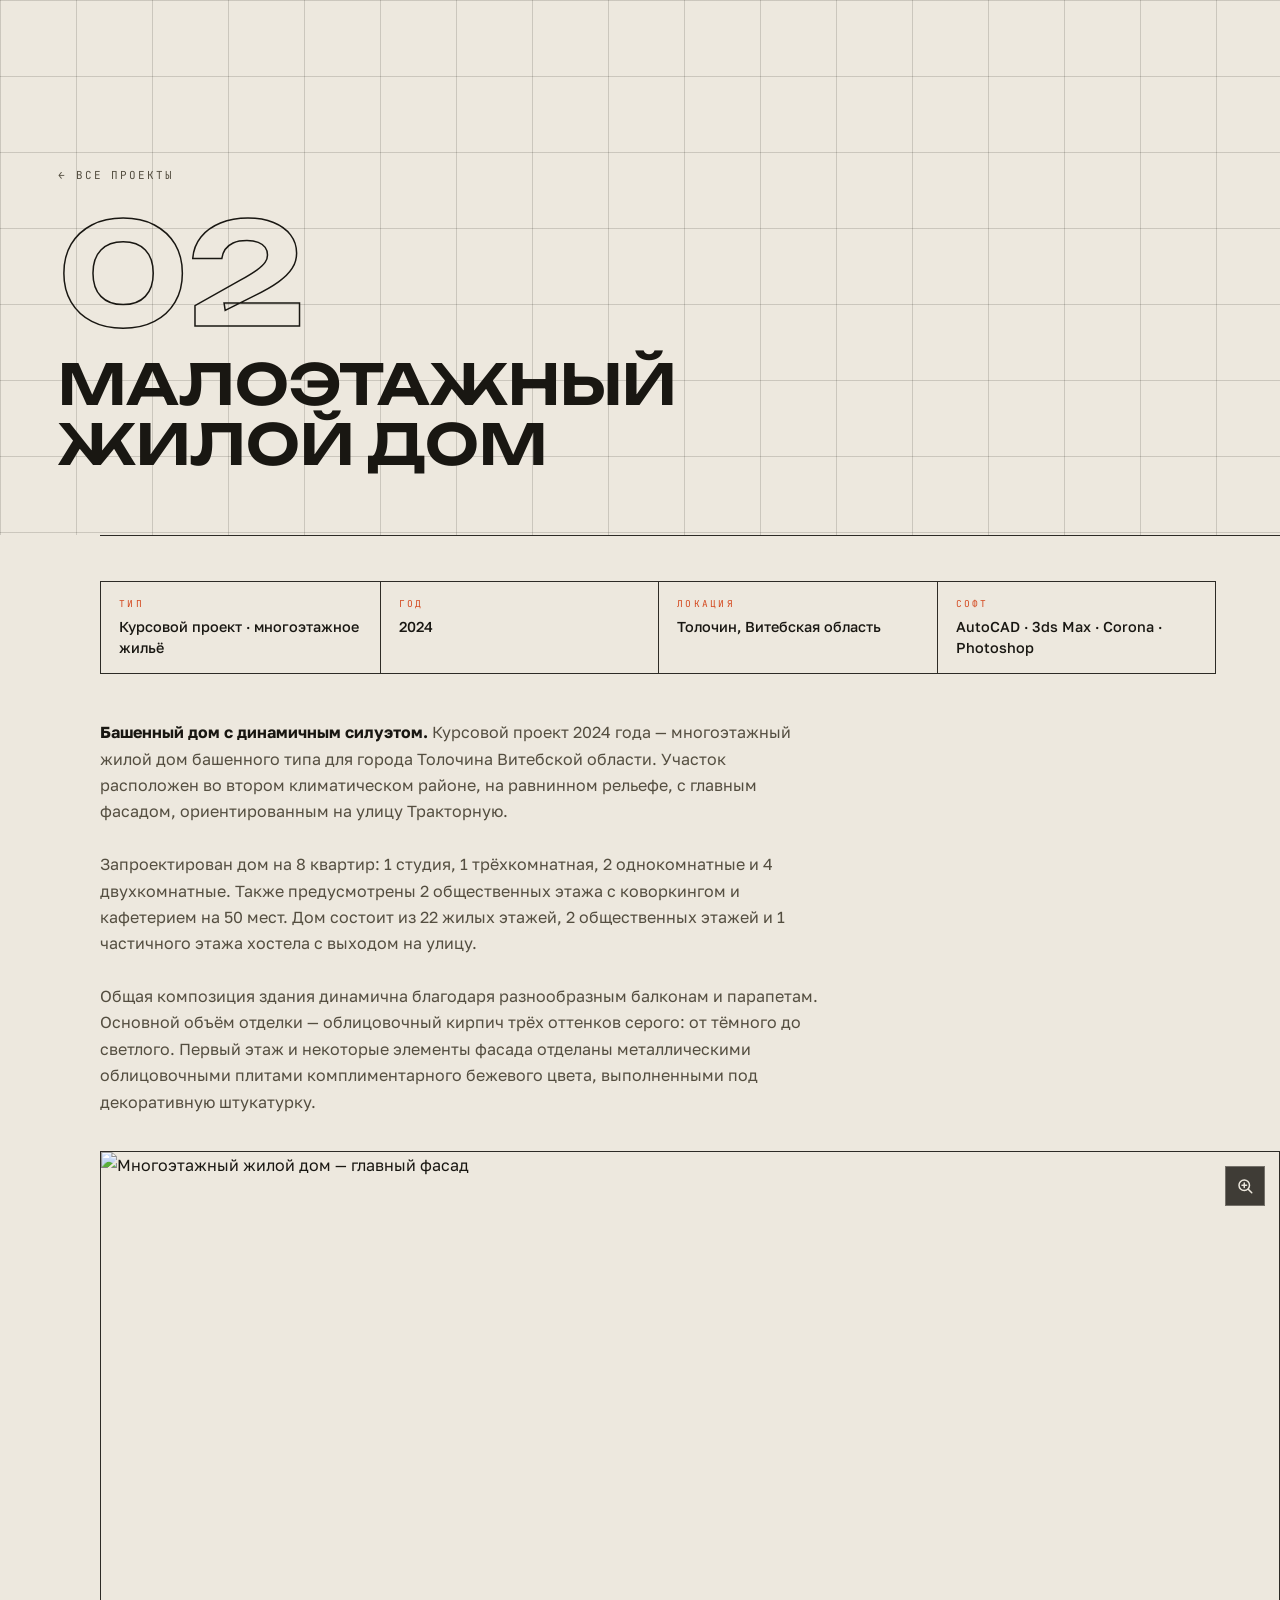
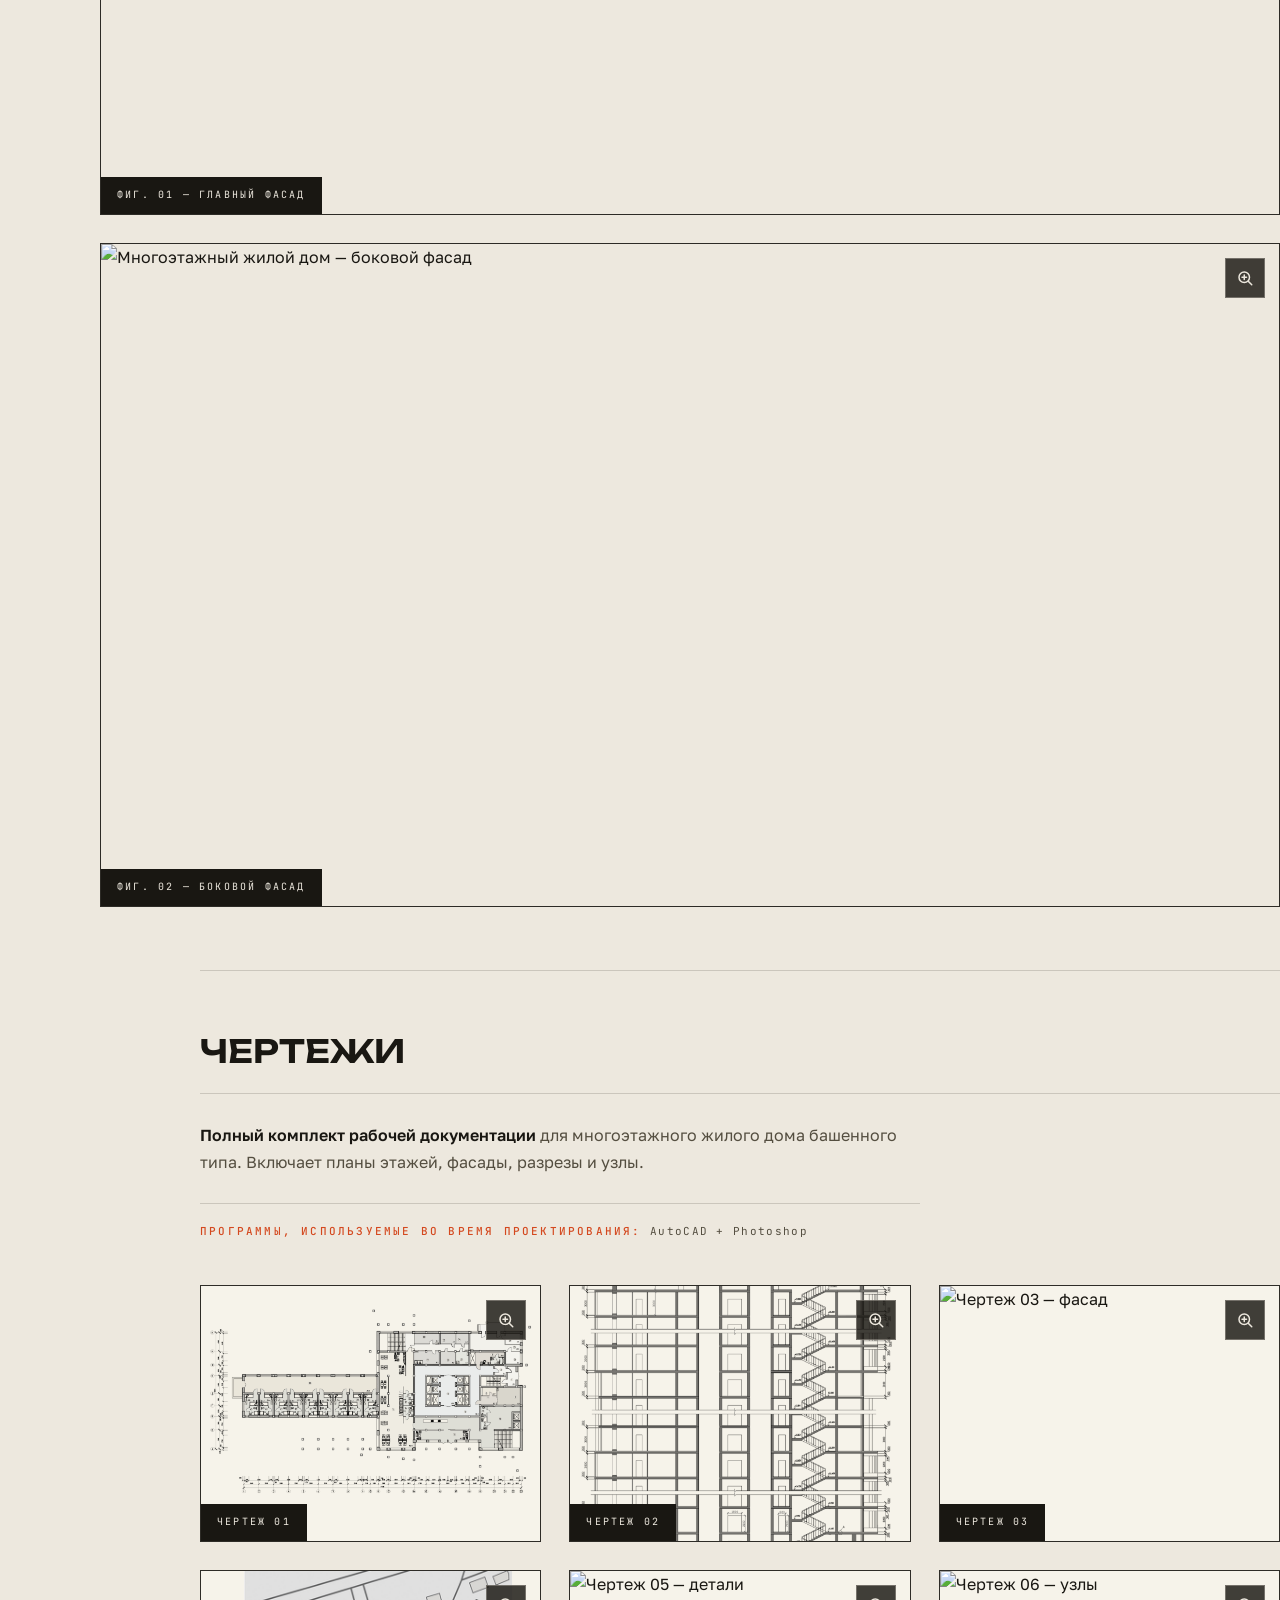
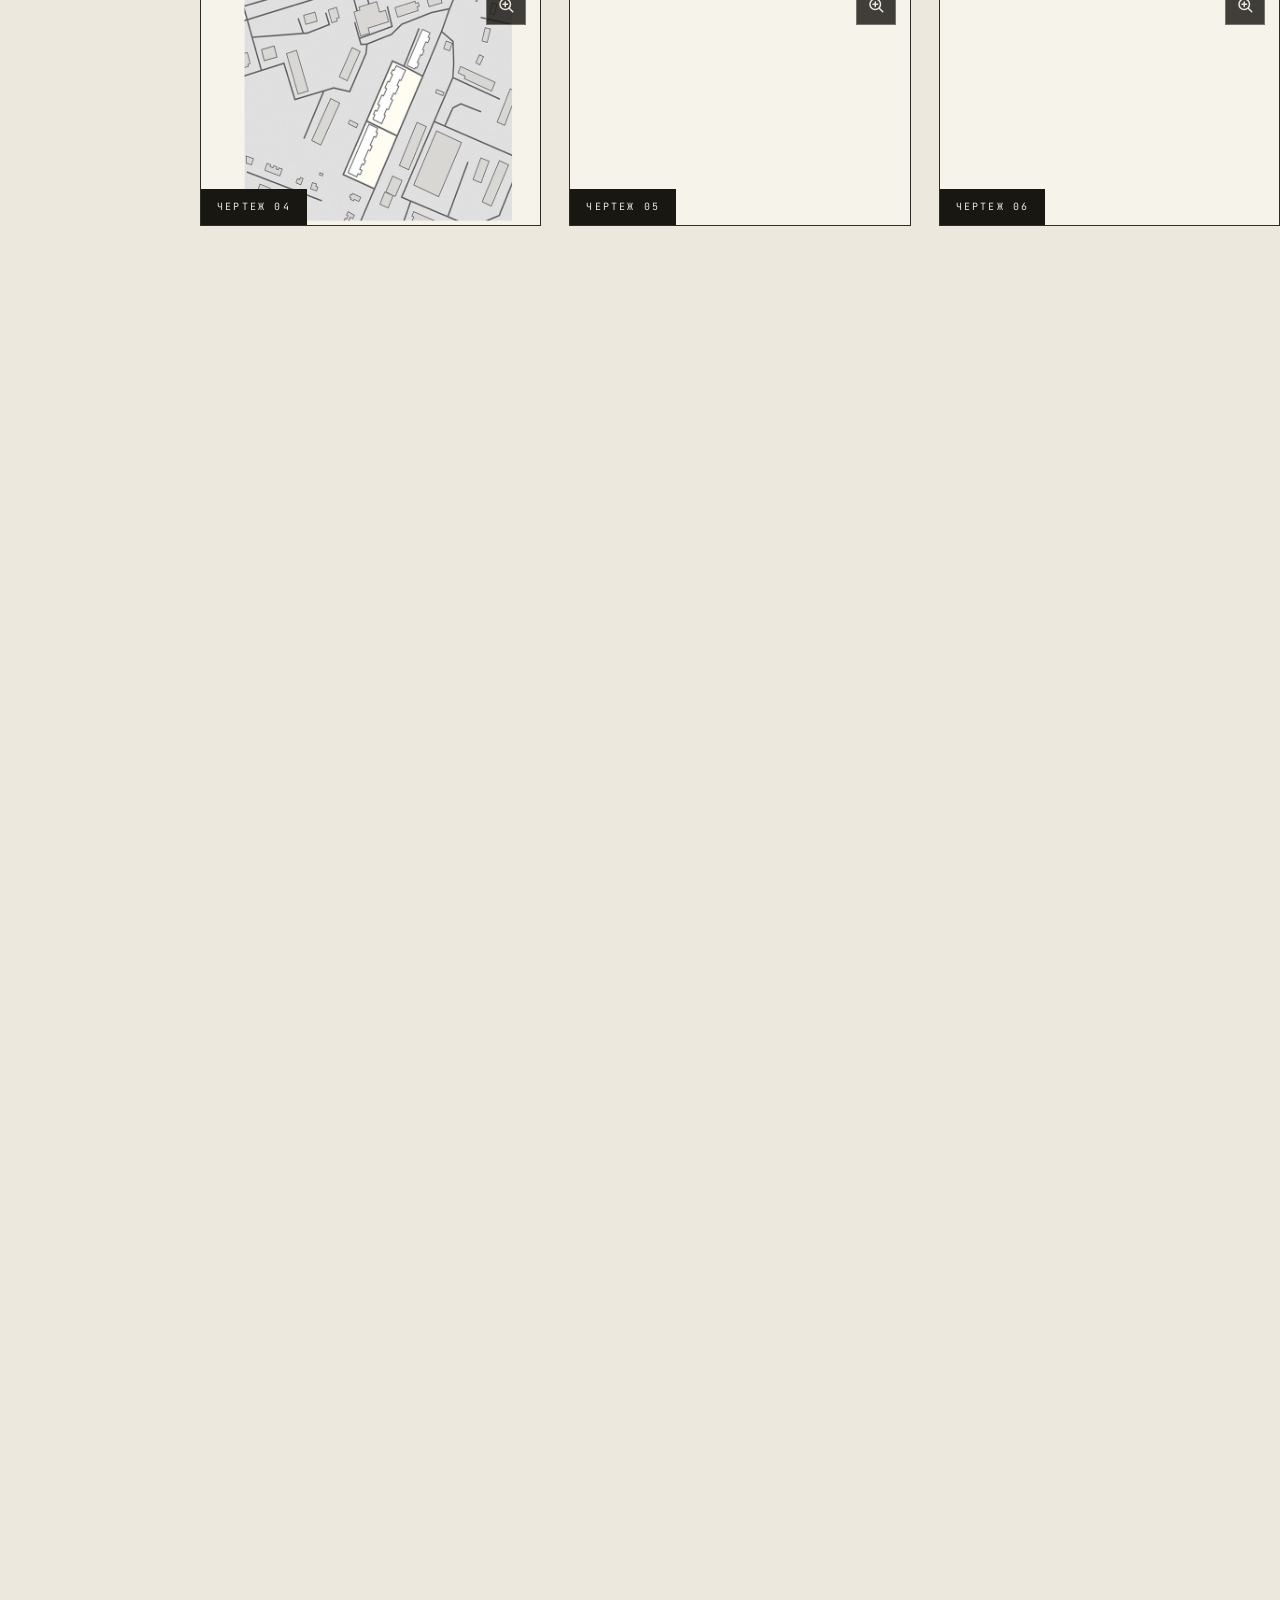
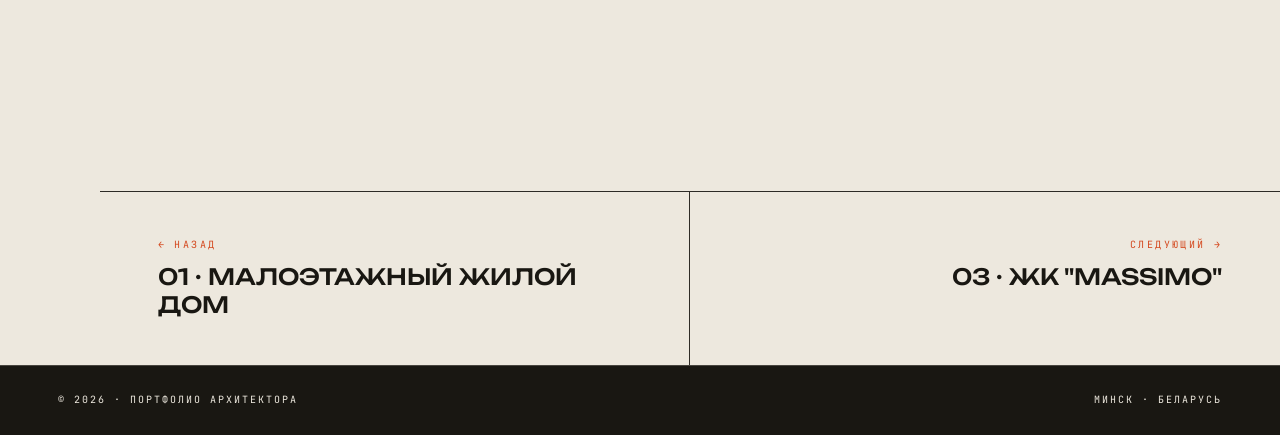
==== commit b7ef9c72: "add fix text" ====
--- a/project-02.html
+++ b/project-02.html
@@ -272,9 +272,7 @@
     <h4 class="drawings__title">Фрагменты интерьера</h4>
     <div class="drawings__desc">
       <p>
-        <strong>Визуализации интерьеров</strong> общественных и жилых помещений.
-        Показаны концепции оформления коворкинга, кафетерия и жилых квартир.
-      </p>
+        <strong>Визуализации интерьеров</strong></p>
       <p class="drawings__software">
         <strong>Программы, используемые во время проектирования:</strong> 3ds Max + Corona Render + Photoshop + Prome AI
       </p>
